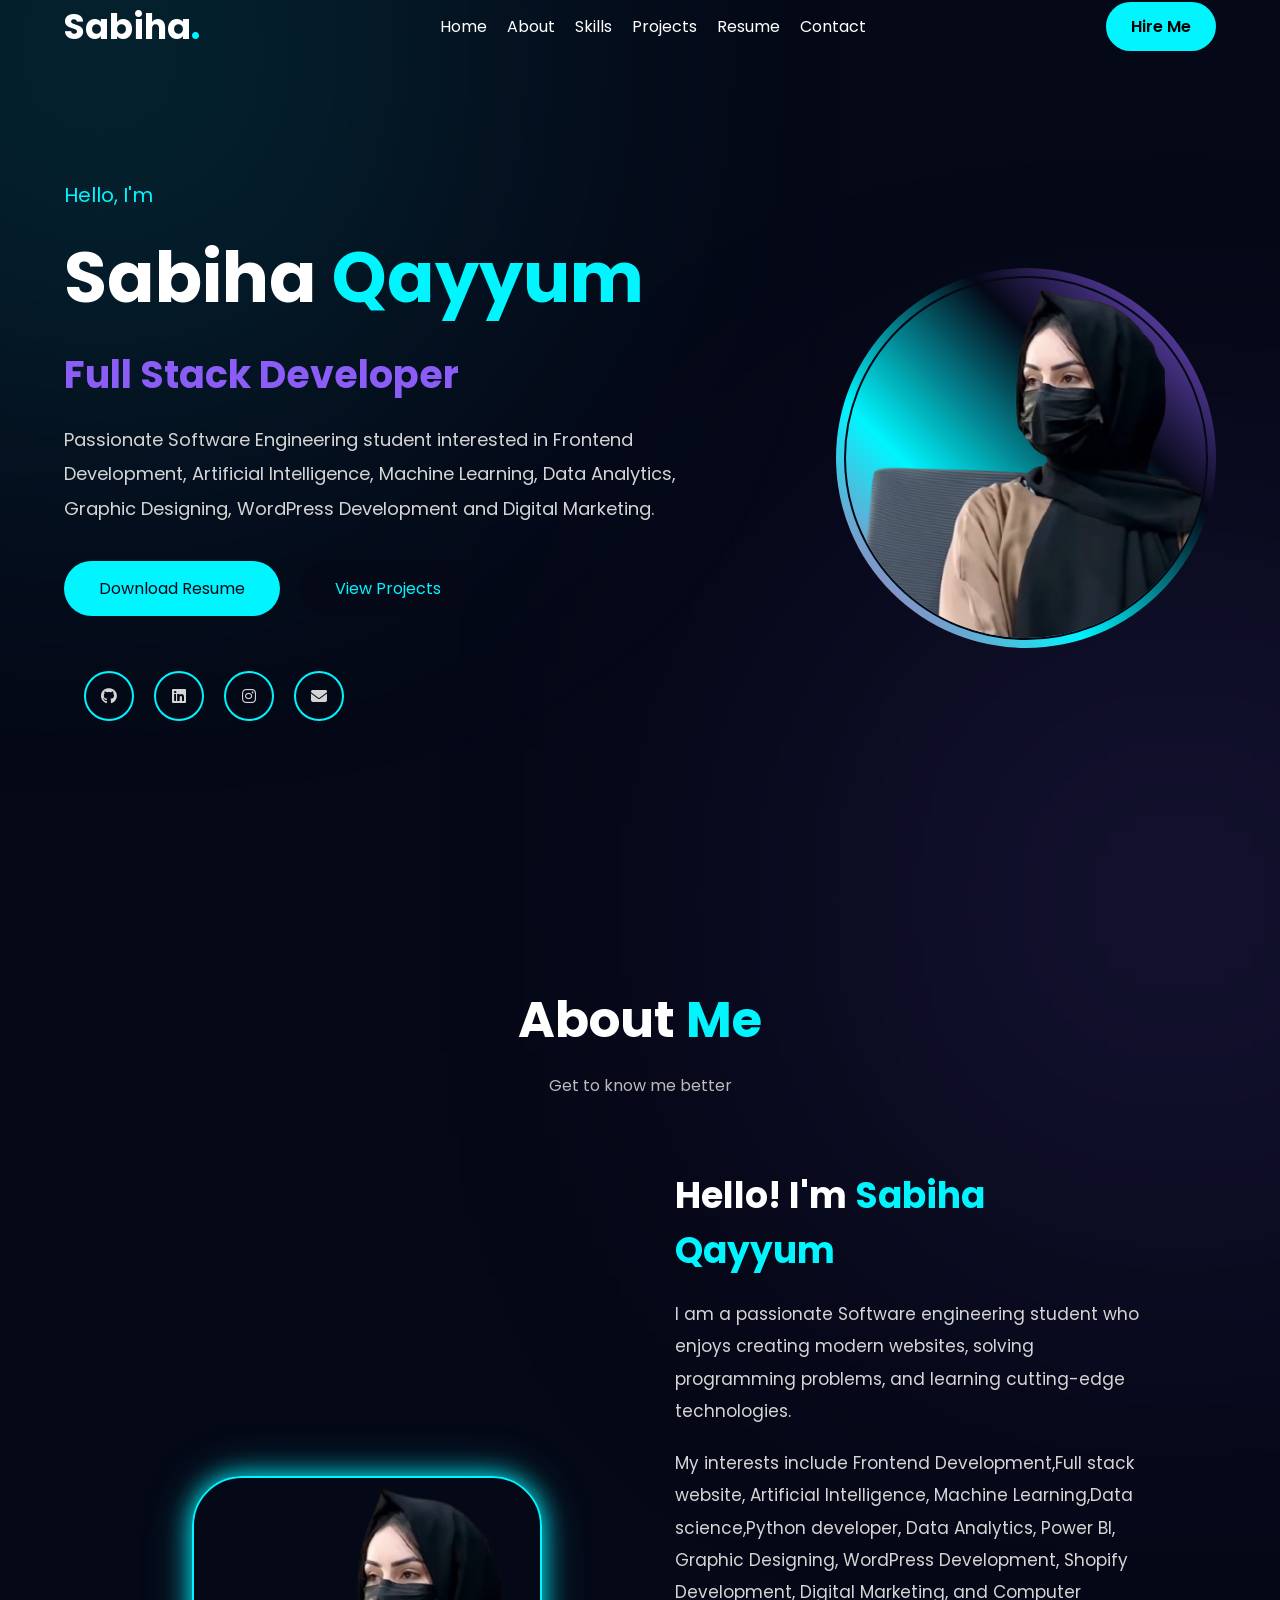
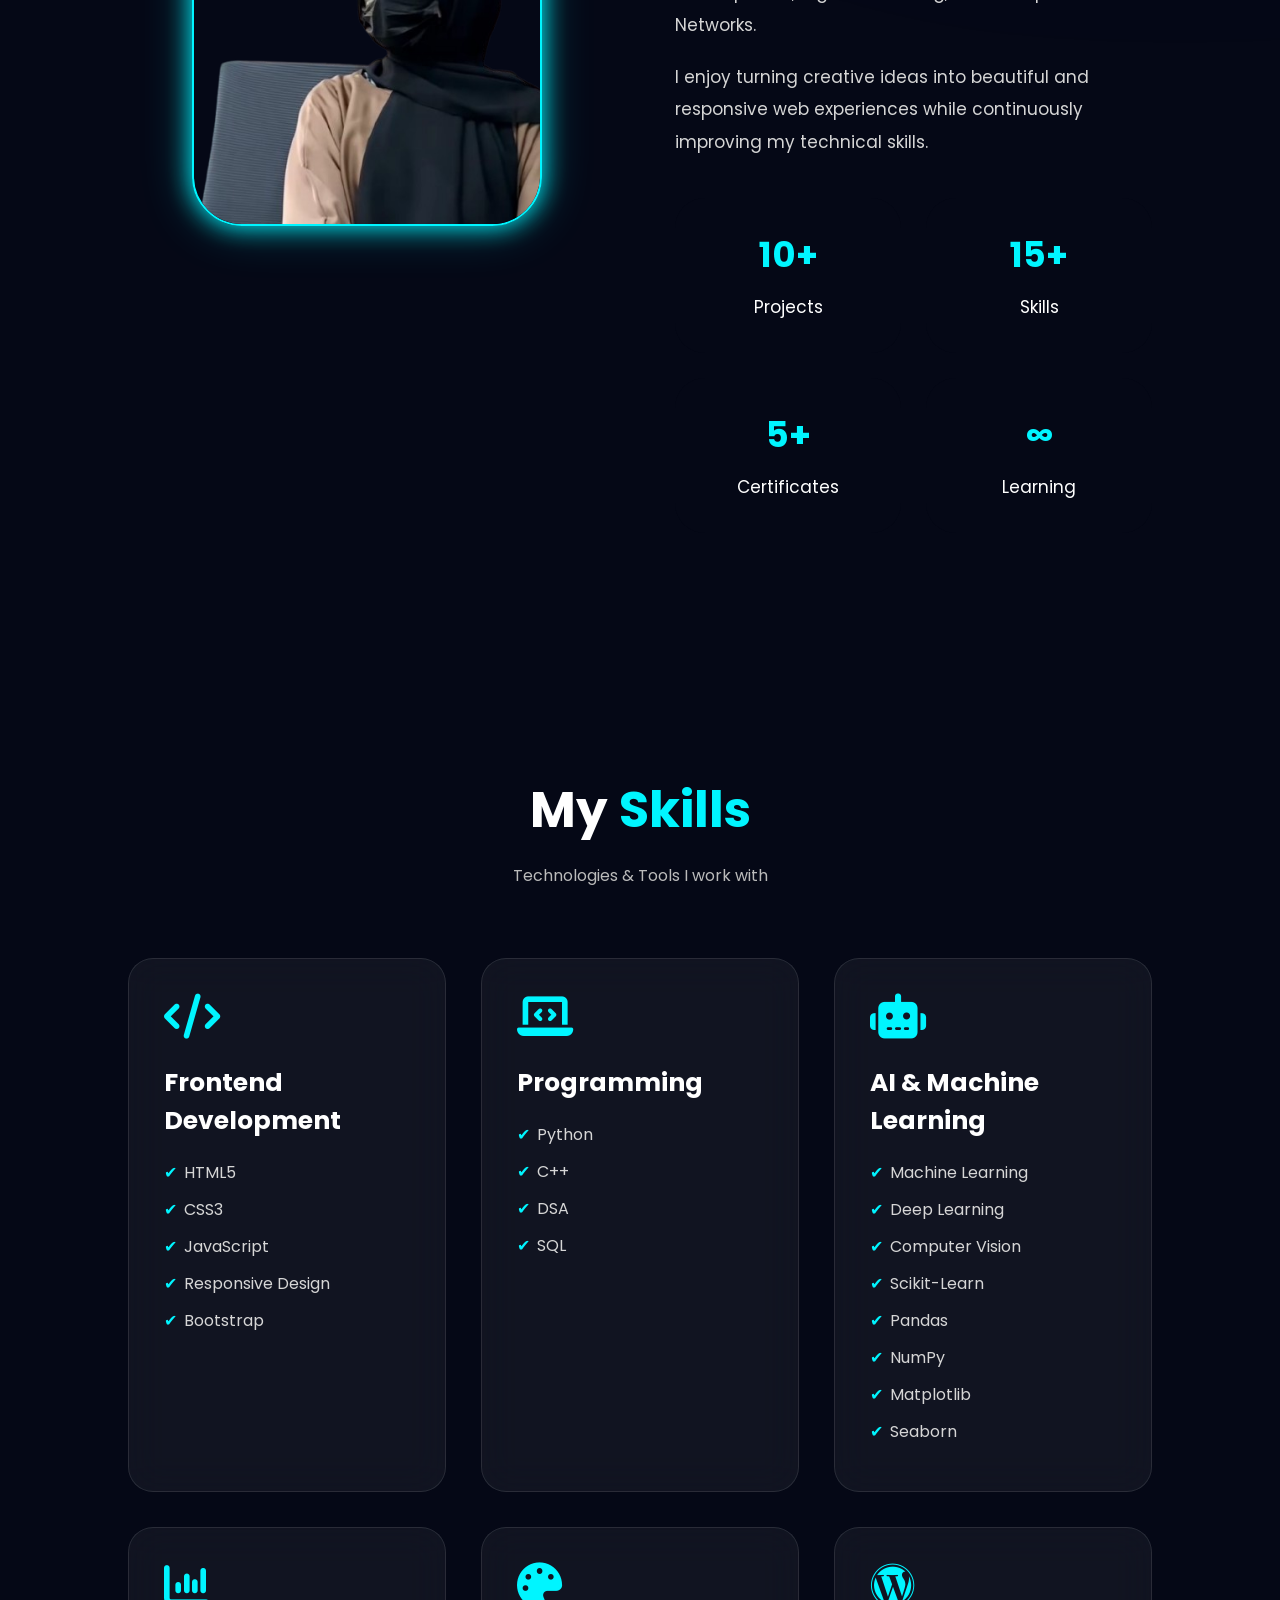
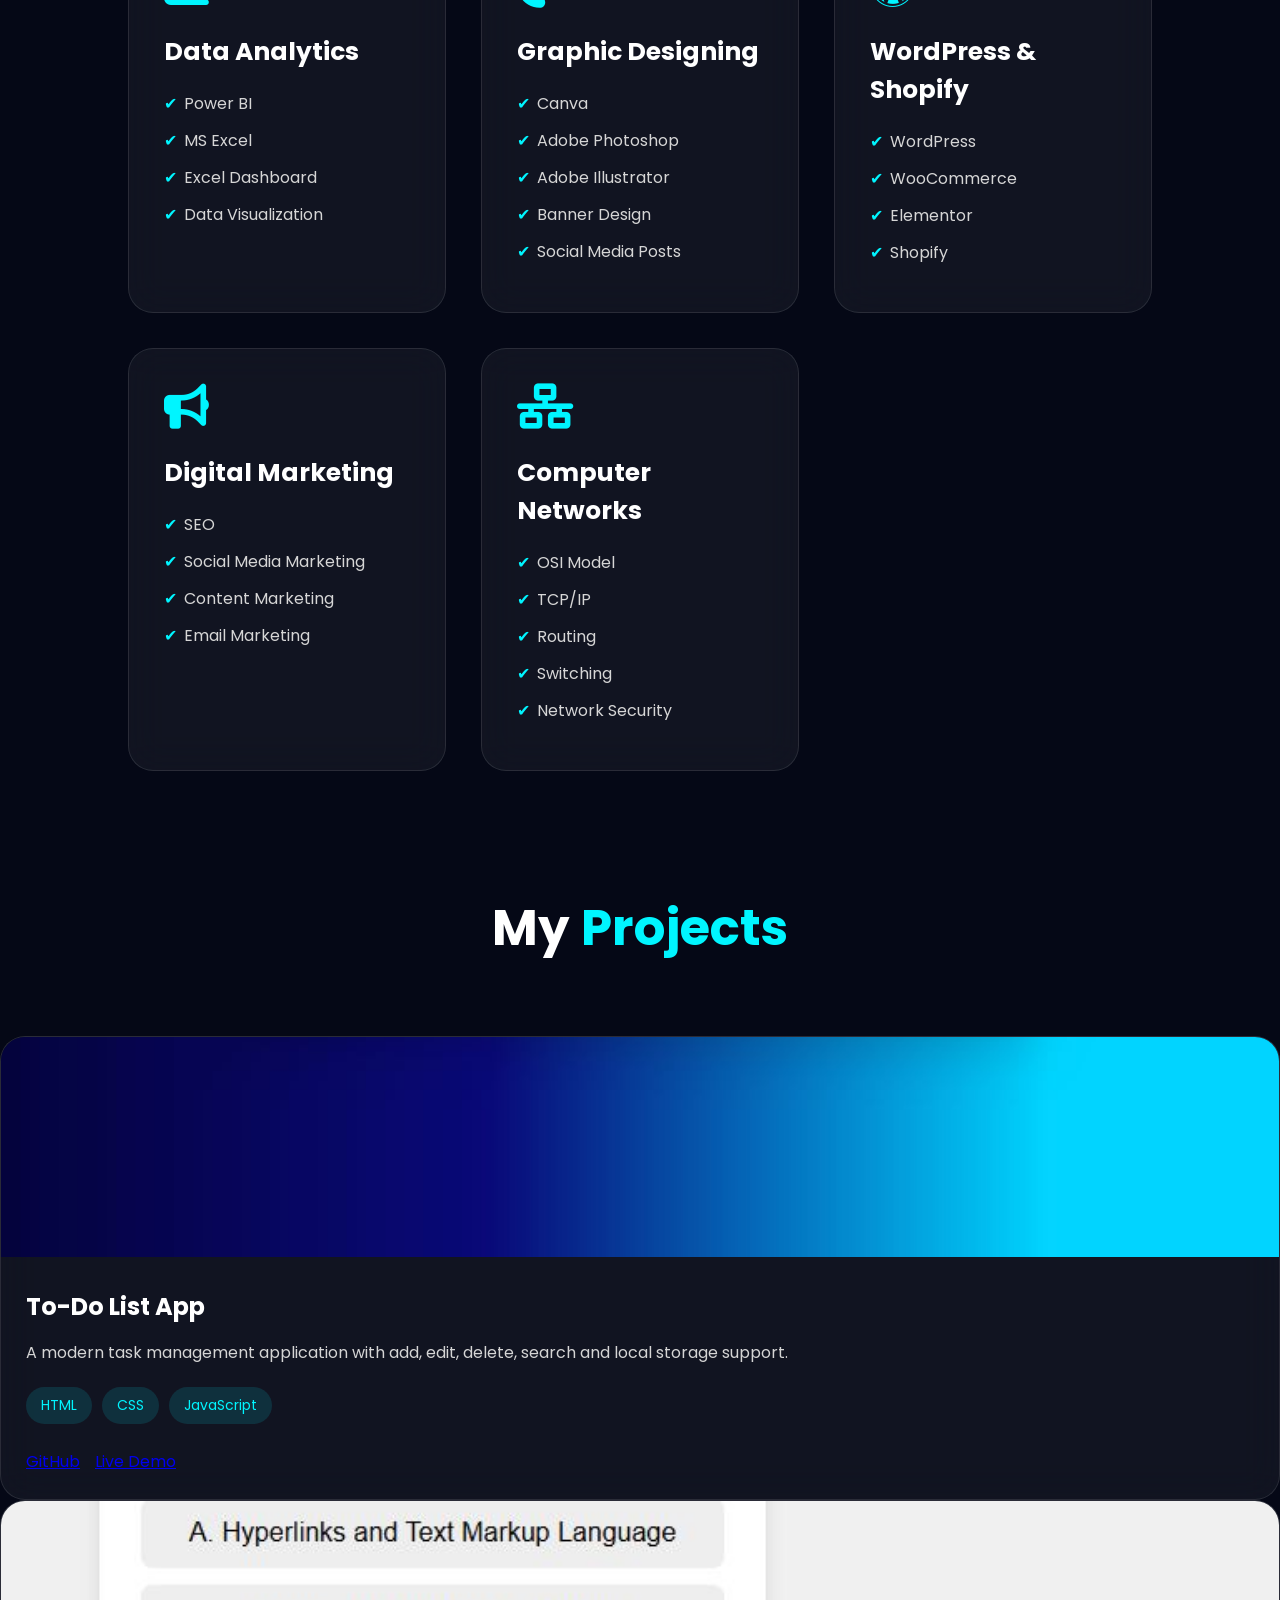
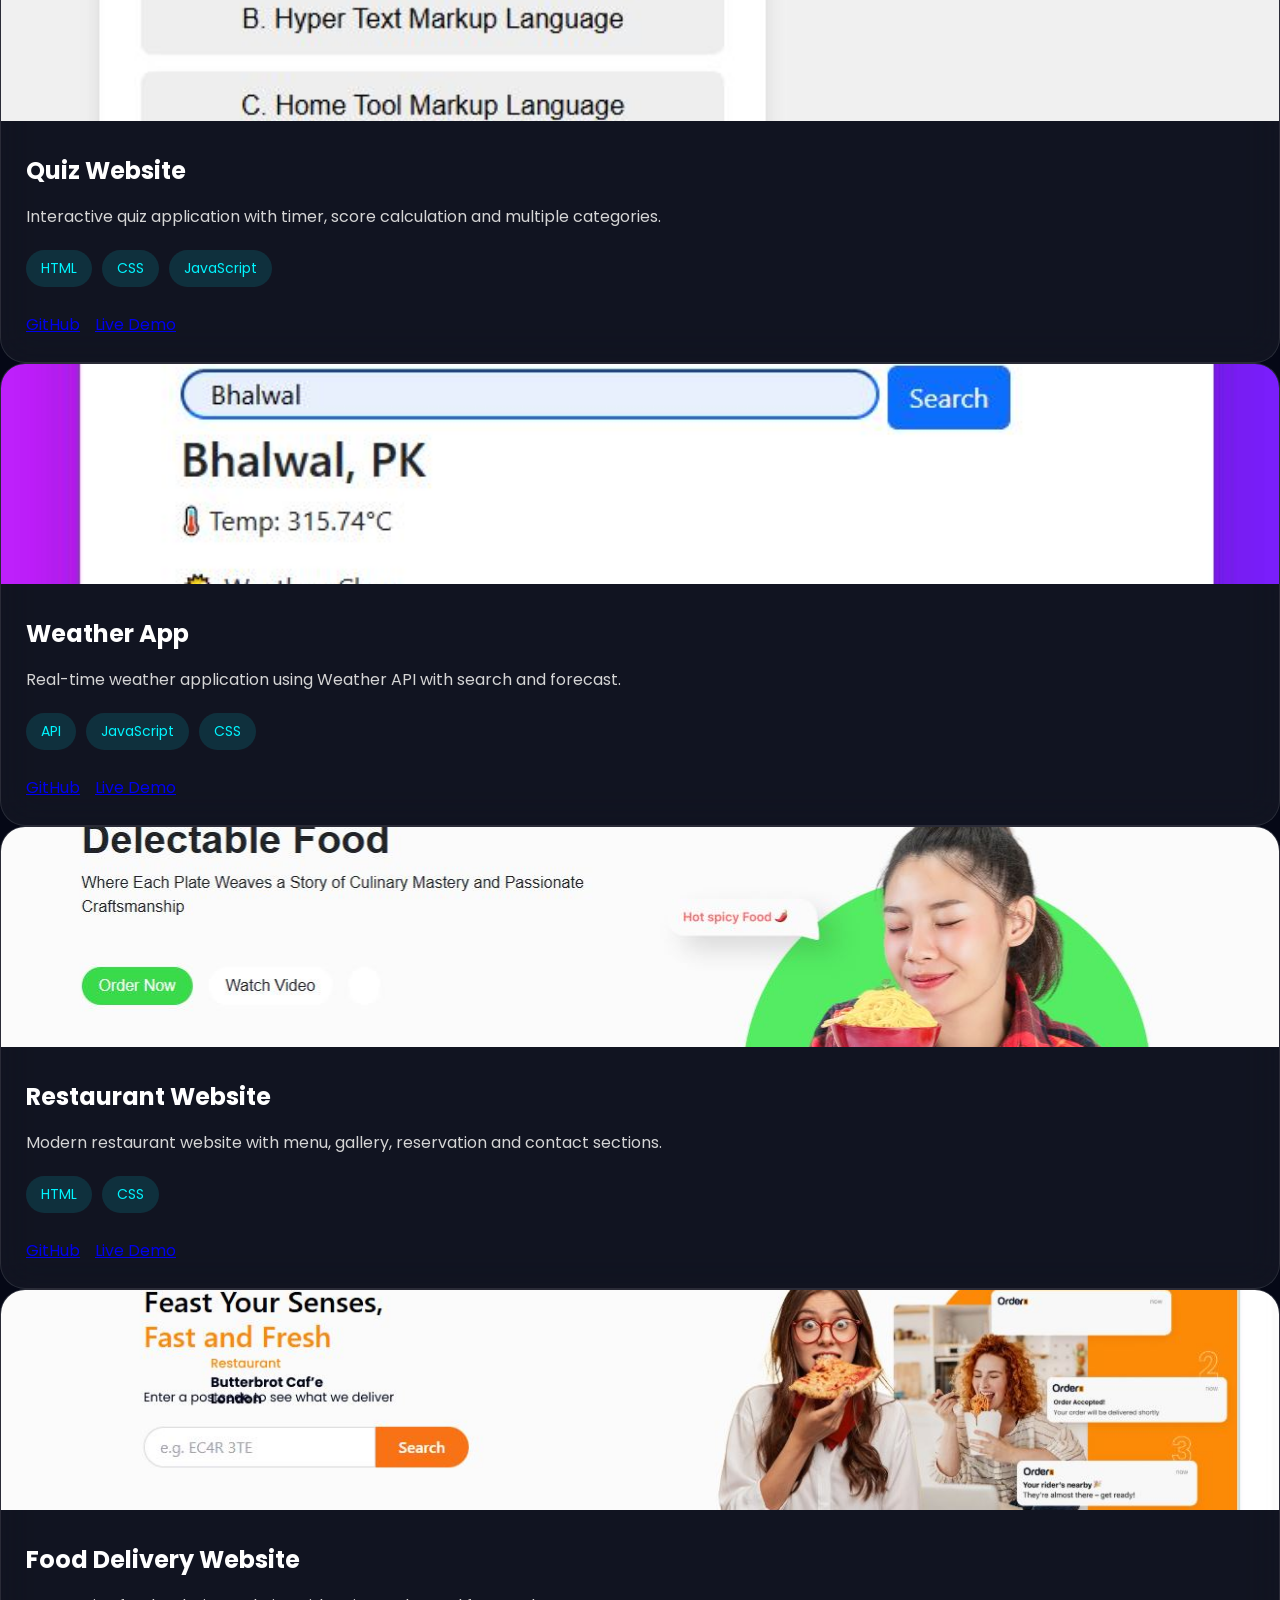
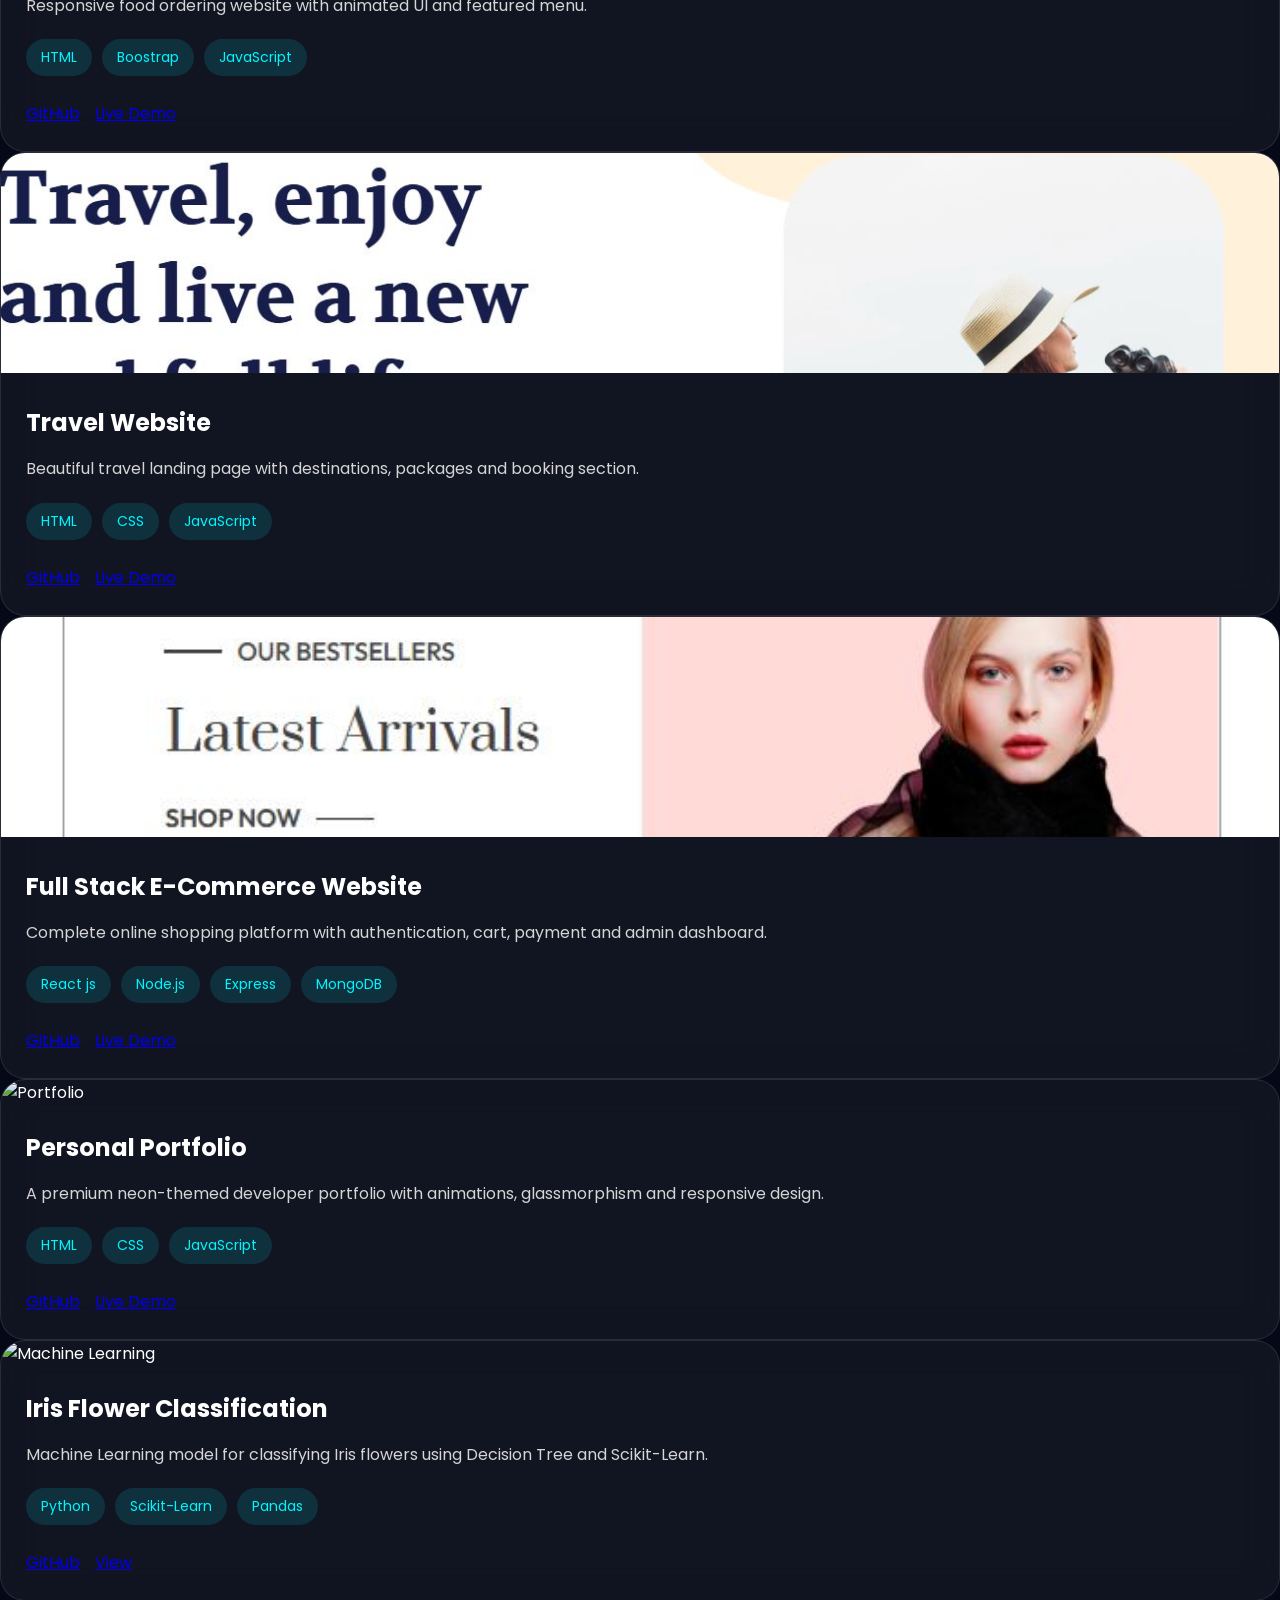
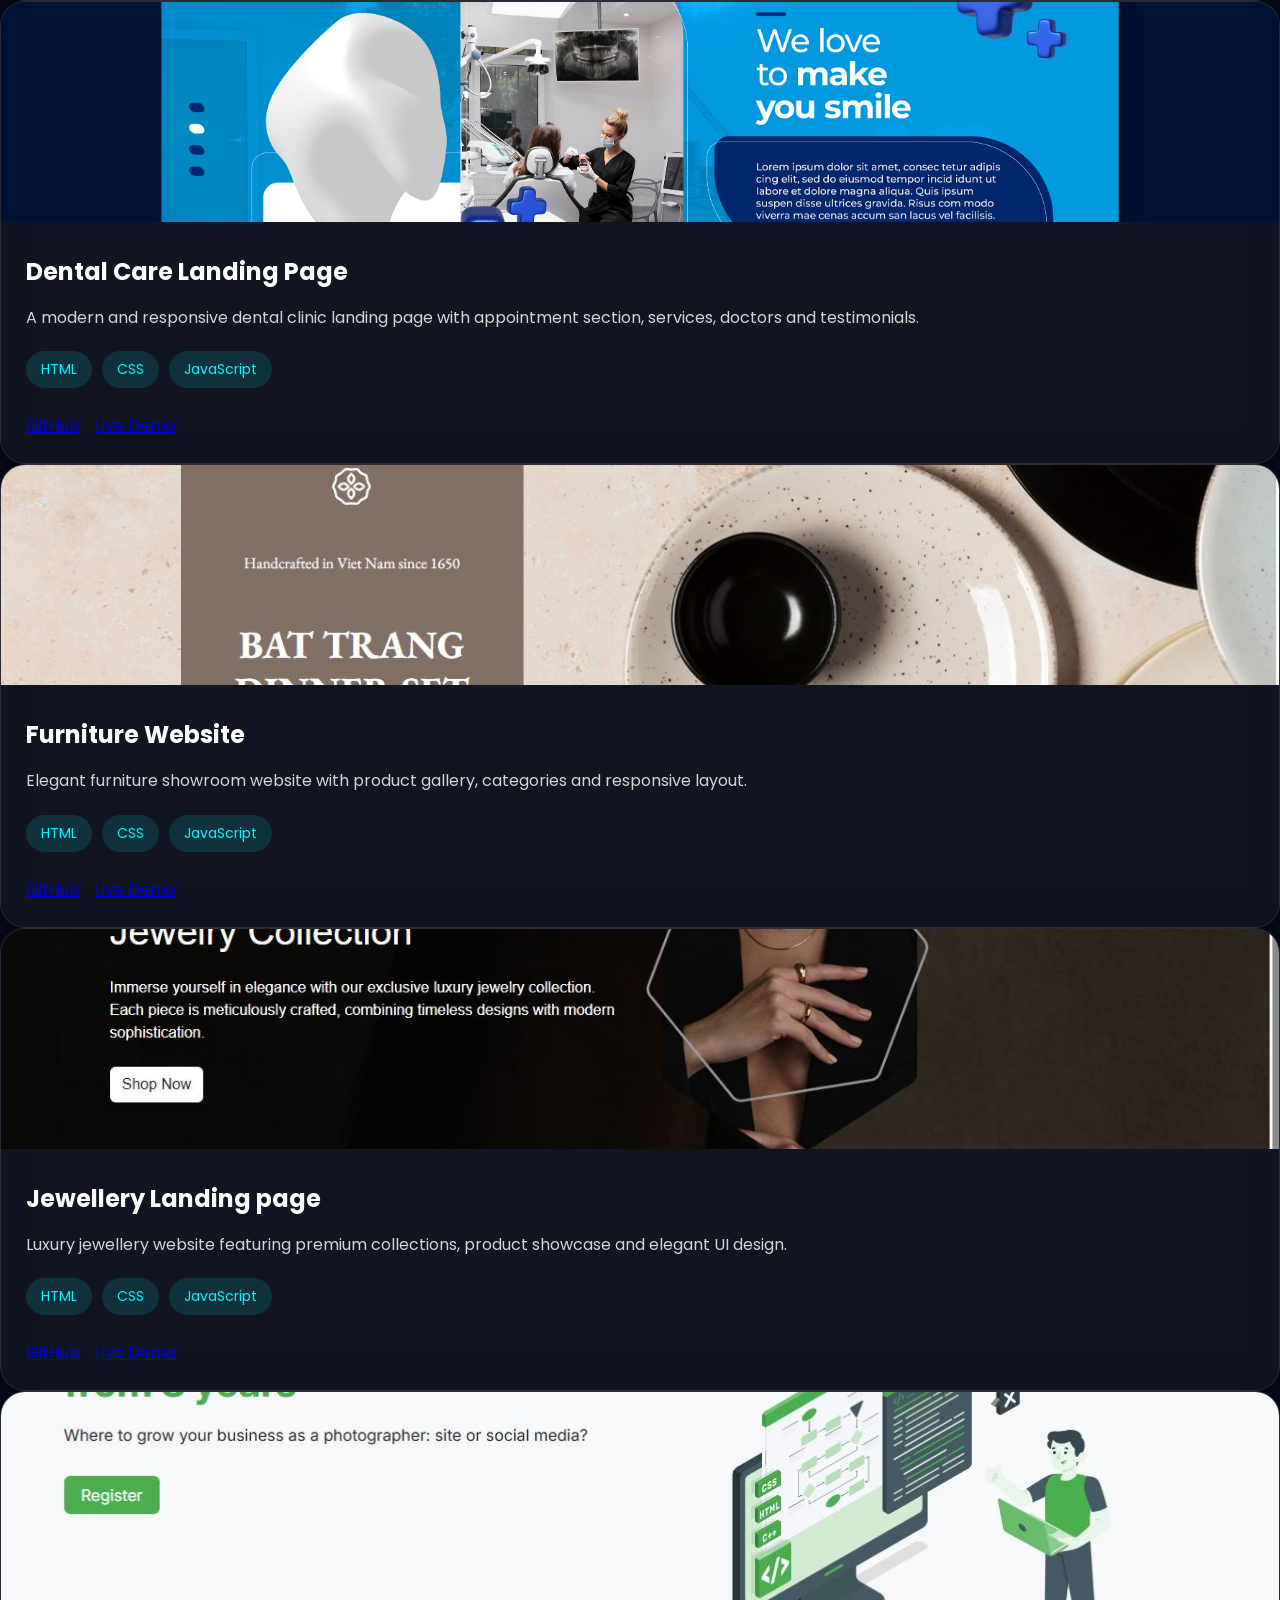
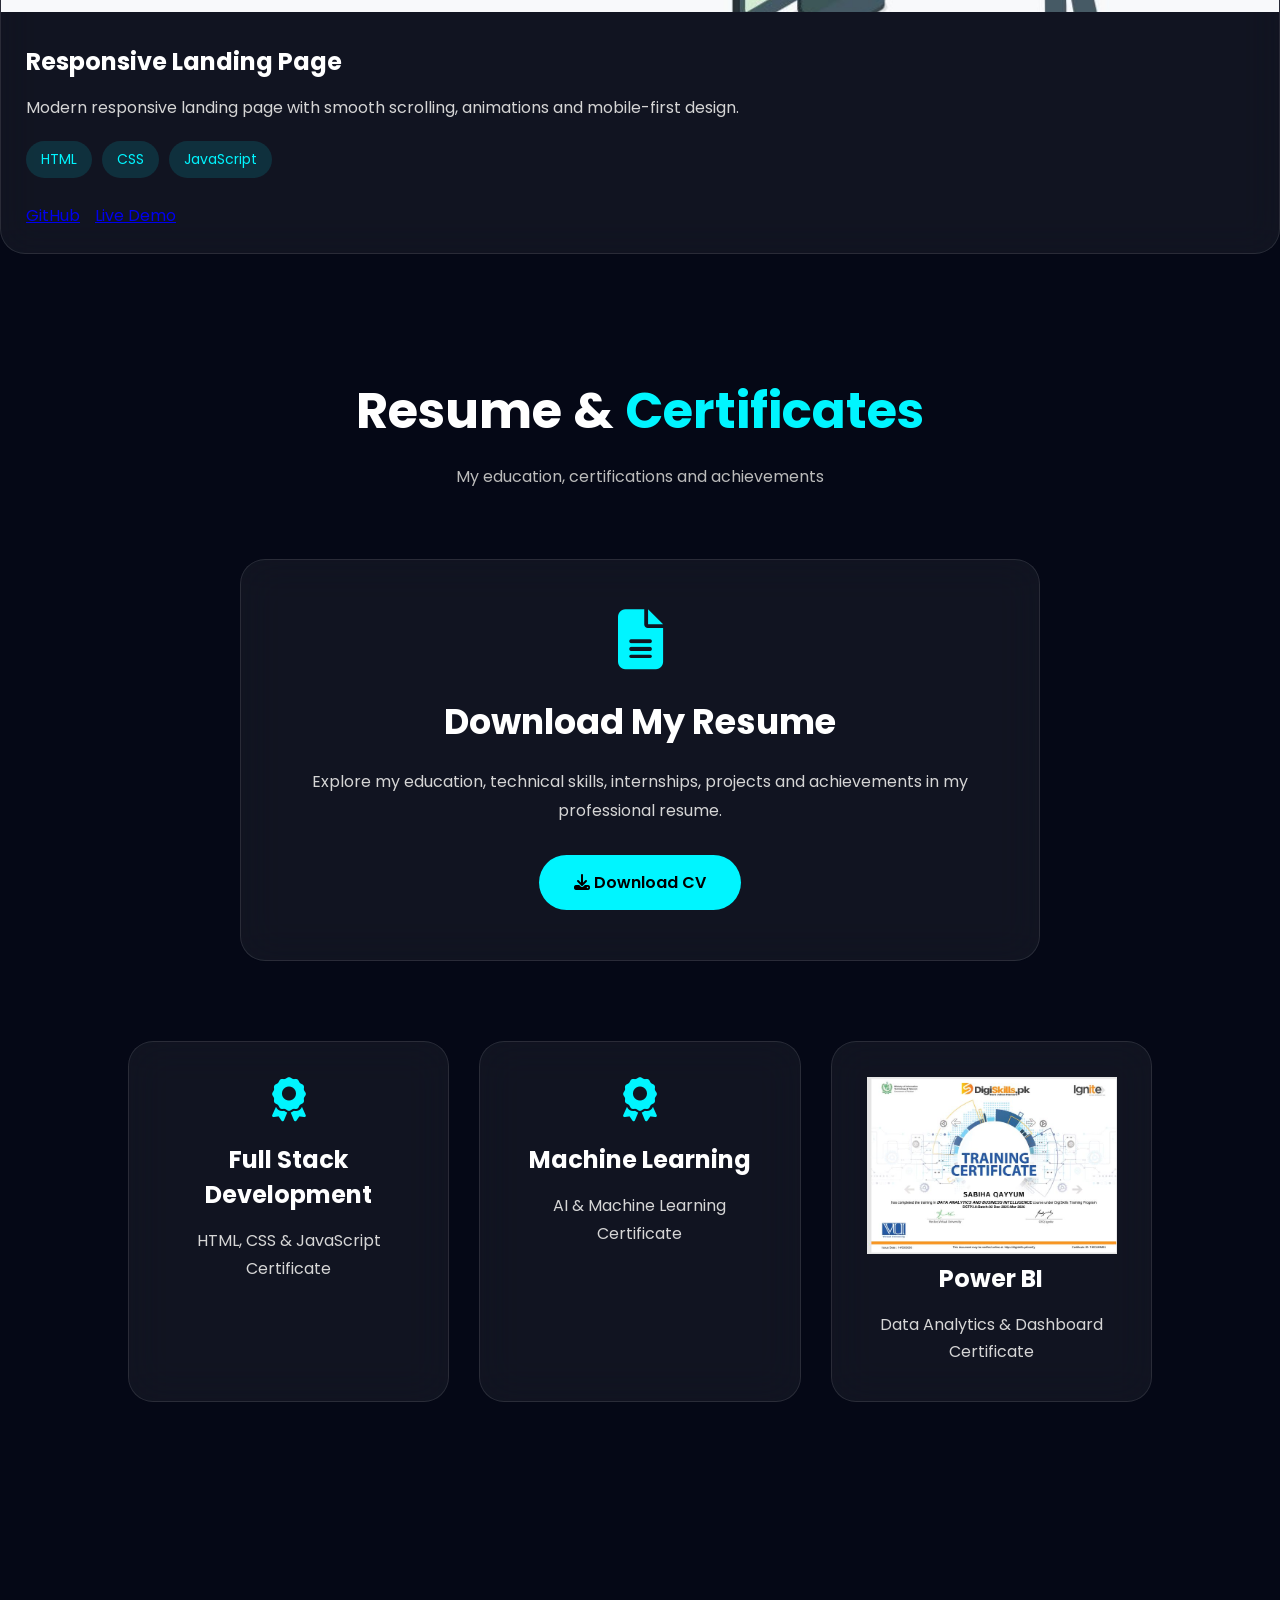
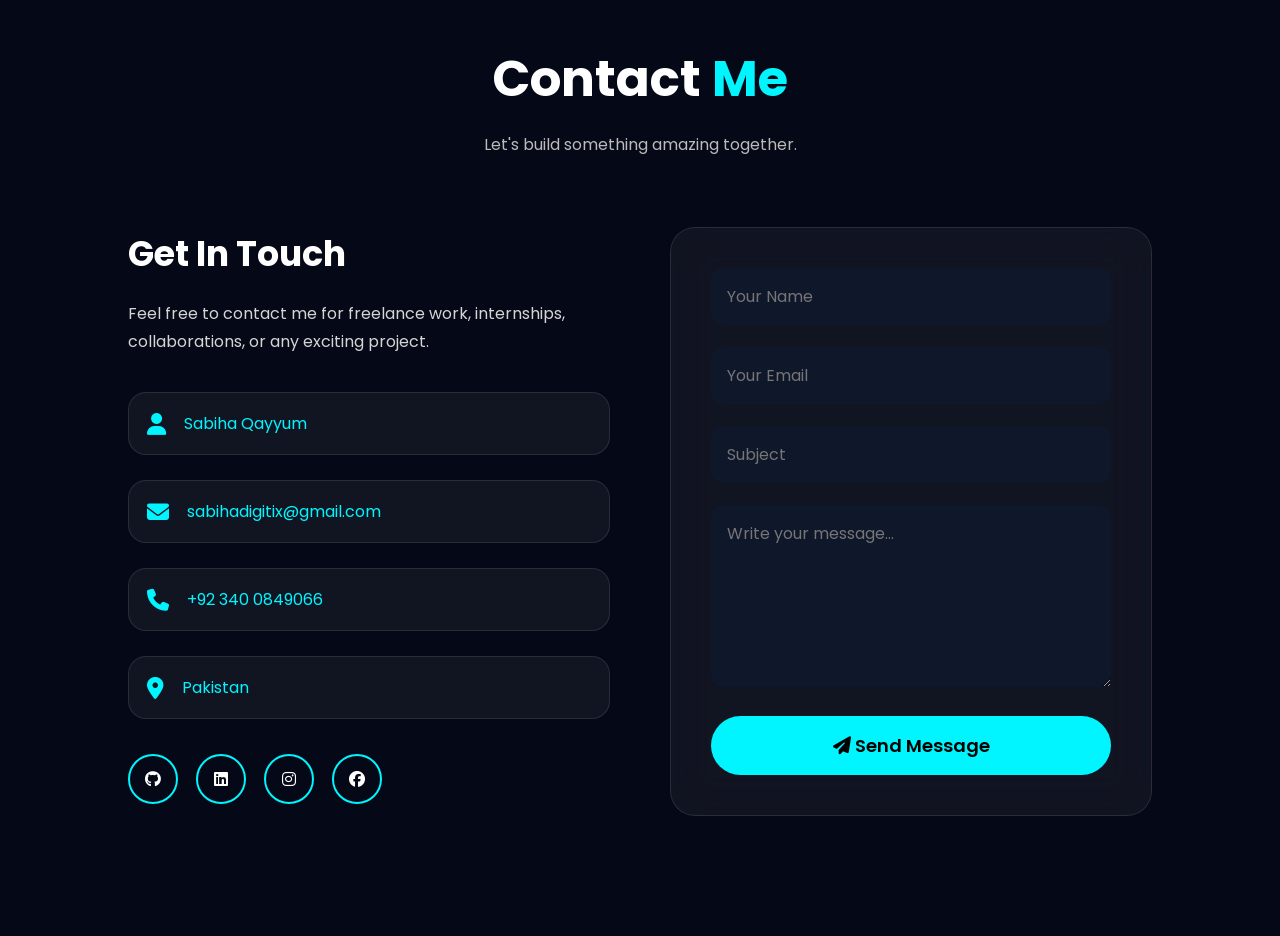
==== index.html @ d51f83a0 "Add initial portfolio website structure in index.html This commit adds a complete HTML structure for" ====
<!DOCTYPE html>
<html lang="en">
<head>

<meta charset="UTF-8">
<meta name="viewport" content="width=device-width, initial-scale=1.0">

<title>Sabiha Qayyum | Portfolio</title>

<!-- CSS -->
<link rel="stylesheet" href="style.css">

<!-- Google Fonts -->
<link rel="preconnect" href="https://fonts.googleapis.com">

<link rel="preconnect" href="https://fonts.gstatic.com" crossorigin>

<link href="https://fonts.googleapis.com/css2?family=Poppins:wght@300;400;500;600;700;800&display=swap" rel="stylesheet">

<!-- Icons -->
<link rel="stylesheet"
href="https://cdnjs.cloudflare.com/ajax/libs/font-awesome/6.5.2/css/all.min.css">

</head>

<body>

<!--================ NAVBAR ================-->

<header>

<nav class="navbar">

<div class="logo">

Sabiha<span>.</span>

</div>

<ul class="nav-links">

<li><a href="#">Home</a></li>

<li><a href="#about">About</a></li>

<li><a href="#skills">Skills</a></li>

<li><a href="#projects">Projects</a></li>

<li><a href="#resume">Resume</a></li>

<li><a href="#contact">Contact</a></li>

</ul>

<a href="#" class="btn-nav">Hire Me</a>

</nav>

</header>

<!--================ HERO ================-->

<section class="hero">

<div class="hero-left">

<p class="welcome">

Hello, I'm

</p>

<h1>

Sabiha <span>Qayyum</span>

</h1>

<h2>

Full Stack Developer

</h2>

<p class="hero-text">

Passionate Software Engineering student interested in
Frontend Development, Artificial Intelligence,
Machine Learning, Data Analytics, Graphic Designing,
WordPress Development and Digital Marketing.

</p>

<div class="buttons">

<a href="Resume/sabihaqayyumresume.pdf" class="btn1">

Download Resume

</a>

<a href="#" class="btn2">

View Projects

</a>

</div>

<div class="social">

<a href="https://github.com/sabiha-qayyum"><i class="fab fa-github"></i></a>

<a href="https://www.linkedin.com/in/sabiha-chaudhry-b9ab95360/"><i class="fab fa-linkedin"></i></a>

<a href="#"><i class="fab fa-instagram"></i></a>

<a href="#"><i class="fas fa-envelope"></i></a>

</div>

</div>

<div class="hero-right">

<div class="image-box">

<img src="images/girl_img-removebg-preview.png" alt="Profile">

</div>

</div>

</section>
<!-- About section -->
 <!--==================== ABOUT ====================-->

<section class="about" id="about">

    <div class="section-title">

        <h2>About <span>Me</span></h2>

        <p>Get to know me better</p>

    </div>

    <div class="about-container">

        <!-- Left -->

        <div class="about-image">

            <img src="images/girl_img-removebg-preview.png" alt="Sabiha">

        </div>

        <!-- Right -->

        <div class="about-content">

            <h3>Hello! I'm <span>Sabiha Qayyum</span></h3>

            <p>

                I am a passionate Software engineering student who enjoys creating
                modern websites, solving programming problems, and learning
                cutting-edge technologies.

            </p>

            <p>

                My interests include Frontend Development,Full stack website, Artificial Intelligence,
                Machine Learning,Data science,Python developer, Data Analytics, Power BI, Graphic Designing,
                WordPress Development, Shopify Development, Digital Marketing,
                and Computer Networks.

            </p>

            <p>

                I enjoy turning creative ideas into beautiful and responsive
                web experiences while continuously improving my technical skills.

            </p>

            <div class="about-info">

                <div class="info-card">

                    <h4>10+</h4>

                    <p>Projects</p>

                </div>

                <div class="info-card">

                    <h4>15+</h4>

                    <p>Skills</p>

                </div>

                <div class="info-card">

                    <h4>5+</h4>

                    <p>Certificates</p>

                </div>

                <div class="info-card">

                    <h4>∞</h4>

                    <p>Learning</p>

                </div>

            </div>

        </div>

    </div>

</section>

<!--==================== SKILLS ====================-->

<section class="skills" id="skills">

    <div class="section-title">
        <h2>My <span>Skills</span></h2>
        <p>Technologies & Tools I work with</p>
    </div>

    <div class="skills-container">

        <!-- Frontend -->
        <div class="skill-card">
            <i class="fa-solid fa-code"></i>
            <h3>Frontend Development</h3>

            <ul>
                <li>HTML5</li>
                <li>CSS3</li>
                <li>JavaScript</li>
                <li>Responsive Design</li>
                <li>Bootstrap</li>
            </ul>
        </div>

        <!-- Programming -->
        <div class="skill-card">
            <i class="fa-solid fa-laptop-code"></i>

            <h3>Programming</h3>

            <ul>
                <li>Python</li>
                <li>C++</li>
                <li>DSA</li>
                <li>SQL</li>
            </ul>
        </div>

        <!-- AI -->
        <div class="skill-card">
            <i class="fa-solid fa-robot"></i>

            <h3>AI & Machine Learning</h3>

            <ul>
                <li>Machine Learning</li>
                <li>Deep Learning</li>
                <li>Computer Vision</li>
                <li>Scikit-Learn</li>
                <li>Pandas</li>
                <li>NumPy</li>
                <li>Matplotlib</li>
                <li>Seaborn</li>
            </ul>
        </div>

        <!-- Analytics -->
        <div class="skill-card">
            <i class="fa-solid fa-chart-column"></i>

            <h3>Data Analytics</h3>

            <ul>
                <li>Power BI</li>
                <li>MS Excel</li>
                <li>Excel Dashboard</li>
                <li>Data Visualization</li>
            </ul>
        </div>

        <!-- Graphic -->
        <div class="skill-card">
            <i class="fa-solid fa-palette"></i>

            <h3>Graphic Designing</h3>

            <ul>
                <li>Canva</li>
                <li>Adobe Photoshop</li>
                <li>Adobe Illustrator</li>
                <li>Banner Design</li>
                <li>Social Media Posts</li>
            </ul>
        </div>

        <!-- CMS -->
        <div class="skill-card">
            <i class="fa-brands fa-wordpress"></i>

            <h3>WordPress & Shopify</h3>

            <ul>
                <li>WordPress</li>
                <li>WooCommerce</li>
                <li>Elementor</li>
                <li>Shopify</li>
            </ul>
        </div>

        <!-- Marketing -->
        <div class="skill-card">
            <i class="fa-solid fa-bullhorn"></i>

            <h3>Digital Marketing</h3>

            <ul>
                <li>SEO</li>
                <li>Social Media Marketing</li>
                <li>Content Marketing</li>
                <li>Email Marketing</li>
            </ul>
        </div>

        <!-- Network -->
        <div class="skill-card">
            <i class="fa-solid fa-network-wired"></i>

            <h3>Computer Networks</h3>

            <ul>
                <li>OSI Model</li>
                <li>TCP/IP</li>
                <li>Routing</li>
                <li>Switching</li>
                <li>Network Security</li>
            </ul>
        </div>

    </div>

</section>
<section class="my_project" id="projects">
     <div class="section-title">
        <h2>My <span>Projects</span></h2>
        
    </div>
<!-- Project 1 -->

<div class="project-card">

<img src="images/todo_list.JPG" alt="To Do List">

<div class="project-content">

<h3>To-Do List App</h3>

<p>
A modern task management application with add, edit, delete, search and local storage support.
</p>

<div class="tech-stack">
<span>HTML</span>
<span>CSS</span>
<span>JavaScript</span>
</div>

<div class="project-buttons">
<a href="https://github.com/sabiha-qayyum">GitHub</a>
<a href="#">Live Demo</a>
</div>

</div>

</div>

<!-- Project 2 -->

<div class="project-card">

<img src="images/quiz_app.JPG" alt="Quiz">

<div class="project-content">

<h3>Quiz Website</h3>

<p>
Interactive quiz application with timer, score calculation and multiple categories.
</p>

<div class="tech-stack">
<span>HTML</span>
<span>CSS</span>
<span>JavaScript</span>
</div>

<div class="project-buttons">
<a href="https://github.com/sabiha-qayyum">GitHub</a>
<a href="#">Live Demo</a>
</div>

</div>

</div>

<!-- Project 3 -->

<div class="project-card">

<img src="images/weather.JPG" alt="Weather">

<div class="project-content">

<h3>Weather App</h3>

<p>
Real-time weather application using Weather API with search and forecast.
</p>

<div class="tech-stack">
<span>API</span>
<span>JavaScript</span>
<span>CSS</span>
</div>

<div class="project-buttons">
<a href="https://github.com/sabiha-qayyum">GitHub</a>
<a href="#">Live Demo</a>
</div>

</div>

</div>

<!-- Project 4 -->

<div class="project-card">

<img src="images/resturant_website.JPG" alt="Restaurant">

<div class="project-content">

<h3>Restaurant Website</h3>

<p>
Modern restaurant website with menu, gallery, reservation and contact sections.
</p>

<div class="tech-stack">
<span>HTML</span>
<span>CSS</span>
<!-- <span>JavaScript</span> -->
</div>

<div class="project-buttons">
<a href="https://github.com/sabiha-qayyum">GitHub</a>
<a href="#">Live Demo</a>
</div>

</div>

</div>

<!-- Project 5 -->

<div class="project-card">

<img src="images/food_delivery.JPG" alt="Food">

<div class="project-content">

<h3>Food Delivery Website</h3>

<p>
Responsive food ordering website with animated UI and featured menu.
</p>

<div class="tech-stack">
<span>HTML</span>
<span>Boostrap</span>
<span>JavaScript</span>
</div>

<div class="project-buttons">
<a href="https://github.com/sabiha-qayyum">GitHub</a>
<a href="#">Live Demo</a>
</div>

</div>

</div>

<!-- Project 6 -->

<div class="project-card">

<img src="images/travel_website.JPG" alt="Travel">

<div class="project-content">

<h3>Travel Website</h3>

<p>
Beautiful travel landing page with destinations, packages and booking section.
</p>

<div class="tech-stack">
<span>HTML</span>
<span>CSS</span>
<span>JavaScript</span>
</div>

<div class="project-buttons">
<a href="https://github.com/sabiha-qayyum">GitHub</a>
<a href="#">Live Demo</a>
</div>

</div>

</div>

<!-- Project 7 -->

<div class="project-card">

<img src="images/full_stack_website.JPG" alt="E-Commerce">

<div class="project-content">

<h3>Full Stack E-Commerce Website</h3>

<p>
Complete online shopping platform with authentication, cart, payment and admin dashboard.
</p>

<div class="tech-stack">
<!-- <span>HTML</span>
<span>CSS</span> -->
<span>React js</span>
<span>Node.js</span>
<span>Express</span>
<span>MongoDB</span>
</div>

<div class="project-buttons">
<a href="https://github.com/sabiha-qayyum">GitHub</a>
<a href="#">Live Demo</a>
</div>

</div>

</div>

<!-- Project 8 -->

<div class="project-card">

<img src="images/personal_portfolio.jpg" alt="Portfolio">

<div class="project-content">

<h3>Personal Portfolio</h3>

<p>
A premium neon-themed developer portfolio with animations, glassmorphism and responsive design.
</p>

<div class="tech-stack">
<span>HTML</span>
<span>CSS</span>
<span>JavaScript</span>
</div>

<div class="project-buttons">
<a href="#">GitHub</a>
<a href="#">Live Demo</a>
</div>

</div>

</div>

<!-- Project 9 -->

<div class="project-card">

<img src="images/iris.jpg" alt="Machine Learning">

<div class="project-content">

<h3>Iris Flower Classification</h3>

<p>
Machine Learning model for classifying Iris flowers using Decision Tree and Scikit-Learn.
</p>

<div class="tech-stack">
<span>Python</span>
<span>Scikit-Learn</span>
<span>Pandas</span>
</div>

<div class="project-buttons">
<a href="#">GitHub</a>
<a href="#">View</a>
</div>

</div>

</div>

<!-- Project 10 -->


<div class="project-card">

<img src="images/9706477.jpg" alt="Portfolio">

<div class="project-content">

<h3>Dental Care Landing Page</h3>

<p>
A modern and responsive dental clinic landing page with appointment section, services, doctors and testimonials.
</p>

<div class="tech-stack">
<span>HTML</span>
<span>CSS</span>
<span>JavaScript</span>
</div>

<div class="project-buttons">
<a href="https://github.com/sabiha-qayyum">GitHub</a>
<a href="#">Live Demo</a>
</div>

</div>

</div>
<!-- project-11 -->
<div class="project-card">

<img src="images/furnuiture_website.JPG" alt="Portfolio">

<div class="project-content">

<h3>Furniture Website</h3>

<p>
Elegant furniture showroom website with product gallery, categories and responsive layout.</p>

<div class="tech-stack">
<span>HTML</span>
<span>CSS</span>
<span>JavaScript</span>
</div>

<div class="project-buttons">
<a href="https://github.com/sabiha-qayyum">GitHub</a>
<a href="#">Live Demo</a>
</div>

</div>

</div>
<!-- project 12 -->
 <div class="project-card">

<img src="images/jwelley_website.JPG" alt="Portfolio">

<div class="project-content">

<h3>Jewellery Landing page</h3>

<p>
Luxury jewellery website featuring premium collections, product showcase and elegant UI design.
<div class="tech-stack">
<span>HTML</span>
<span>CSS</span>
<span>JavaScript</span>
</div>

<div class="project-buttons">
<a href="https://github.com/sabiha-qayyum">GitHub</a>
<a href="#">Live Demo</a>
</div>

</div>

</div>
 
<!-- project 13 -->
  <div class="project-card">

<img src="images/responsive_landing_page.JPG" alt="Portfolio">

<div class="project-content">

<h3>Responsive Landing Page</h3>

<p>
Modern responsive landing page with smooth scrolling, animations and mobile-first design.
<div class="tech-stack">
<span>HTML</span>
<span>CSS</span>
<span>JavaScript</span>
</div>

<div class="project-buttons">
<a href="https://github.com/sabiha-qayyum">GitHub</a>
<a href="#">Live Demo</a>
</div>

</div>

</div>
</section>

<!--==================== RESUME ====================-->

<section class="resume" id="resume">

    <div class="section-title">
        <h2>Resume & <span>Certificates</span></h2>
        <p>My education, certifications and achievements</p>
    </div>

    <!-- Resume Card -->

    <div class="resume-card">

        <div class="resume-content">

            <i class="fas fa-file-alt resume-icon"></i>

            <h3>Download My Resume</h3>

            <p>
                Explore my education, technical skills, internships,
                projects and achievements in my professional resume.
            </p>

            <a href="Resume/sabihaqayyumresume.pdf"
               download
               class="resume-btn">

                <i class="fas fa-download"></i>
                Download CV

            </a>

        </div>

    </div>

    <!-- Certificates -->

    <div class="certificate-container">

        <div class="certificate-card">

            <i class="fas fa-award"></i>

            <h3>Full Stack Development</h3>

            <p>HTML, CSS & JavaScript Certificate</p>

        </div>

        <!-- <div class="certificate-card">

            <i class="fas fa-award"></i>

            <h3>Python Programming</h3>

            <p>Python Programming Certificate</p>

        </div> -->

        <div class="certificate-card">

            <i class="fas fa-award"></i>

            <h3>Machine Learning</h3>

            <p>AI & Machine Learning Certificate</p>

        </div>

        <div class="certificate-card">

           <img src="images/power_bi_certificate.JPG"/>
<div>
    <h3>Power BI</h3>

            <p>Data Analytics & Dashboard Certificate</p>
</div>
            

        </div>

        <!-- <div class="certificate-card">

            <i class="fas fa-award"></i>

            <h3>Graphic Designing</h3>

            <p>Canva, Photoshop & Illustrator</p>

        </div> -->

        <!-- <div class="certificate-card">

            <i class="fas fa-award"></i>

            <h3>WordPress Development</h3>

            <p>Website Development Certificate</p>

        </div> -->

    </div>

</section>


<!--==================== CONTACT ====================-->

<section class="contact" id="contact">

    <div class="section-title">
        <h2>Contact <span>Me</span></h2>
        <p>Let's build something amazing together.</p>
    </div>

    <div class="contact-container">

        <!-- Left Side -->

        <div class="contact-info">

            <h3>Get In Touch</h3>

            <p>
                Feel free to contact me for freelance work, internships,
                collaborations, or any exciting project.
            </p>

            <div class="info-box">
                <i class="fas fa-user"></i>
                <span>Sabiha Qayyum</span>
            </div>

            <div class="info-box">
                <i class="fas fa-envelope"></i>
                <span>sabihadigitix@gmail.com</span>
            </div>

            <div class="info-box">
                <i class="fas fa-phone"></i>
                <span>+92 340 0849066</span>
            </div>

            <div class="info-box">
                <i class="fas fa-location-dot"></i>
                <span>Pakistan</span>
            </div>

            <div class="social-links">

                <a href="https://github.com/sabiha-qayyum"><i class="fab fa-github"></i></a>

                <a href="https://www.linkedin.com/in/sabiha-chaudhry-b9ab95360/"><i class="fab fa-linkedin"></i></a>

                <a href="#"><i class="fab fa-instagram"></i></a>

                <a href="#"><i class="fab fa-facebook"></i></a>

            </div>

        </div>

        <!-- Right Side -->

        <div class="contact-form">

            <form>

                <input type="text"
                placeholder="Your Name"
                required>

                <input type="email"
                placeholder="Your Email"
                required>

                <input type="text"
                placeholder="Subject"
                required>

                <textarea
                rows="6"
                placeholder="Write your message..."
                required></textarea>

                <button type="submit">

                    <i class="fas fa-paper-plane"></i>

                    Send Message

                </button>

            </form>

        </div>

    </div>

</section>
 

</body>
  </html>
---- style.css ----
*{
    margin:0;
    padding:0;
    box-sizing:border-box;
    font-family:"Poppins",sans-serif
}
body{
    background:#050816;
    color:white;
    overflow-x: hidden;

}
body::before{
    content: "";
    position:fixed;
    width: 500px;
    height:500px;
    background:#00f5ff;
    filter:blur(220px);
    z-index:-2;
    top:-200px;
    left:-150px;
    opacity:0.25;

}
body::after{
    content:"";
    position:fixed;
    width:500px;
    height:500px;
    background: #8B5CF6;
    filter: blur(220px);
    bottom:-250px;
    right:-150px;
    z-index:-2;
    opacity:.25;

}
.navbar{
    display:flex;
    justify-content: space-between;
    width:90%;
    margin:auto;
    align-items: center;
    

}
.logo{
    font-size:35px;
    font-weight:700;
}
span{
    color:#00F5FF;
}
.nav-links{
    display:flex;
    align-items: center;
    justify-content: space-between;
    gap:20px;
    list-style:none;

}
.nav-links a{
    text-decoration: none;
    color:white;
    transition:3s;
}
.nav-links a:hover{
   color:#00F5FF; 
}
.btn-nav{
    border-radius: 30px;
    background-color:#00F5FF; 
    color:black;
    padding:12px 25px;
    font-weight:600;
    
    text-decoration: none;
}
.btn-nav:hover{
    box-shadow:0 0 10px #00F5FF, 0 0 30px  #00F5FF;
}
.hero{
    width:90%;
    min-height:90vh;
    margin:auto;
    display:flex;align-items: center;
    justify-content: space-between;
}
.hero-left{
    width:55%;
}
.welcome{

font-size:20px;

color:#00F5FF;

}

.hero h1{

font-size:70px;

margin:15px 0;

}
.hero h1 span{

color:#00F5FF;

}
.hero h2{

font-size:38px;

color:#8B5CF6;

margin-bottom:20px;

}
.hero-text{
    line-height: 1.9;
    font-size:18px;

color:#d5d5d5;

margin-bottom:35px;

}
.buttons{
    display:flex;
    gap:20px;
}
.buttons .btn1,.btn2{
    text-decoration:none;
    color:#050816;
    background-color: #00F5FF;
    border-radius: 40px;
    padding:15px 35px;
    transition: 4s;
}
.btn2{
    background-color:#050816;
    color: #00F5FF;
}
.btn1:hover{
    transform: translateY(-5px);
    box-shadow:0 0 15px #00F5FF , 0 0 40px #00F5FF ;
}
.social{
    display:flex;
    gap:20px;
   
    padding:15px 20px;
    margin-top:40px;
}
.social a{
    border-radius: 50%;
     width:50px;
    height:50px;
        border: 2px solid #00F5FF;
        display:flex;
        align-items: center;
        justify-content:center;
        text-decoration: none;
        color:#d5d5d5;
        transition: 4s;

}
.social a:hover{

background:#00f5ff;

color:#000;

transform:translateY(-8px);

}
.social:nth-child(3){
    transform:translateX(-8px);

}
.image-box{
    width: 380px;
    height:380px;
    border-radius: 50%;
    padding:8px;
    background: linear-gradient(45deg,#EC4899,#00f5ff,#050816,#8B5CF6);
    animation:rotate 8s linear infinite ;

}
.image-box img{
    width: 100%;
    height:100%;
    object-fit:cover;
    border-radius:50%;
    border:2px solid #050816;

}
@keyframes rotate {
    100%{
        transform:rotate(360deg)
    }
    
}
.about{

padding:120px 10%;

}

.section-title{

text-align:center;

margin-bottom:70px;

}

.section-title h2{

font-size:50px;

font-weight:700;

}

.section-title span{

color:#00F5FF;

}

.section-title p{

margin-top:15px;

color:#bbbbbb;

}
.about-container{
    display:flex;
    align-items: center;
    justify-content: space-between;
    gap:70px;
    flex-wrap:wrap;
}
.about-image{
    flex:1;
   

display:flex;

justify-content:center;

    
}
.about-image img{
    width:350px;
    height:350px;
    border-radius: 50px;
    object-fit: cover;
    border: 2px solid #00F5FF;
    box-shadow: 0 0 25px #00F5FF,
    0 0 50px rgba(0,245,255 ,0.3) ;
}
.about-image img:hover{

transform:scale(1.05);

}
.about-content{
    flex:1;
}
.about-content h3{

font-size:36px;

margin-bottom:20px;

}

.about-content h3 span{

color:#00F5FF;

}

.about-content p{

line-height:1.9;

font-size:17px;

color:#d5d5d5;

margin-bottom:20px;

}
.about-info{
    display:grid;
    grid-template-columns: repeat(2,1fr);
    margin-top:40px;
gap:25px;

}
.info-card{
    border-radius: 30px;
    background-color: #050816;
    color:#00F5FF;
    text-align: center;
    padding: 30px;
    backdrop-filter:blur(20px);
    transition:.4s;

}
.info-card:hover{

transform:translateY(-10px);

box-shadow:
0 0 20px #00F5FF;

border-color:#00F5FF;

}
.info-card h4{

font-size:35px;

color:#00F5FF;

margin-bottom:10px;

}

.info-card p{

margin:0;

color:white;

}
.skills{

padding:120px 10%;

}
.skills-container{
    display: grid;
    grid-template-columns: repeat(auto-fit,minmax(280px,1fr));
    gap:35px;

margin-top:60px;
}
.skill-card{

background:rgba(255,255,255,.05);

backdrop-filter:blur(18px);

border:1px solid rgba(255,255,255,.1);

padding:35px;

border-radius:25px;

transition:.4s;
position:relative;

overflow:hidden;}
.skill-card::before{

content:"";

position:absolute;

top:0;

left:-100%;

width:100%;

height:100%;

background:linear-gradient(
90deg,
transparent,
rgba(255,255,255,.1),
transparent
);

transition:.8s;

}
skill-card:hover::before{

left:100%;

}
.skill-card:hover{

transform:translateY(-15px);

box-shadow:

0 0 20px #00F5FF,

0 0 40px rgba(0,245,255,.4);

border-color:#00F5FF;

}

.skill-card i{

font-size:45px;

color:#00F5FF;

margin-bottom:25px;

}

.skill-card h3{

font-size:25px;

margin-bottom:20px;

}

.skill-card ul{

list-style:none;

}
.skill-card ul li{

margin:12px 0;

color:#d6d6d6;

font-size:16px;

position:relative;

padding-left:20px;

}
.skill-card ul li::before{

content:"✔";

position:absolute;

left:0;

color:#00F5FF;

}
skill-card:hover i{

transform:scale(1.2) rotate(8deg);

transition:.4s;}

/*================ PROJECTS ================*/

.projects{
    padding:120px 10%;
}

.projects-container{
    display:grid;
    grid-template-columns:repeat(auto-fit,minmax(330px,1fr));
    gap:35px;
    margin-top:60px;
}

.project-card{
    background:rgba(255,255,255,.05);
    backdrop-filter:blur(18px);
    border-radius:25px;
    overflow:hidden;
    border:1px solid rgba(255,255,255,.1);
    transition:.4s;
}

.project-card:hover{
    transform:translateY(-12px);
    border-color:#00F5FF;
    box-shadow:
    0 0 20px #00F5FF,
    0 0 40px rgba(0,245,255,.35);
}

.project-card img{
    width:100%;
    height:220px;
    object-fit:cover;
    transition:.4s;
}

.project-card:hover img{
    transform:scale(1.08);
}

.project-content{
    padding:25px;
}

.project-content h3{
    font-size:24px;
    margin-bottom:15px;
}

.project-content p{
    color:#d5d5d5;
    line-height:1.7;
    margin-bottom:20px;
}

.tech-stack{
    display:flex;
    flex-wrap:wrap;
    gap:10px;
    margin-bottom:25px;
}

.tech-stack span{
    background:#00F5FF20;
    color:#00F5FF;
    padding:8px 15px;
    border-radius:30px;
    font-size:14px;
}

.project-buttons{
    display:flex;
    gap:15px;
}

.github-btn,
.demo-btn{

flex:1;
text-align:center;
padding:12px;
text-decoration:none;
border-radius:30px;
font-weight:600;
transition:.4s;

}

.github-btn{

background:#00F5FF;
color:#000;

}

.demo-btn{

border:2px solid #00F5FF;
color:#00F5FF;

}

.github-btn:hover{

box-shadow:
0 0 15px #00F5FF,
0 0 35px #00F5FF;

}

.demo-btn:hover{

background:#00F5FF;
color:#000;

}
/*================ RESUME =================*/

.resume{

padding:120px 10%;

}

/* Resume Card */

.resume-card{

margin:60px auto;

max-width:800px;

background:rgba(255,255,255,.05);

backdrop-filter:blur(20px);

border:1px solid rgba(255,255,255,.1);

border-radius:25px;

padding:50px;

text-align:center;

transition:.4s;

}

.resume-card:hover{

transform:translateY(-10px);

border-color:#00F5FF;

box-shadow:

0 0 20px #00F5FF,

0 0 40px rgba(0,245,255,.3);

}

.resume-icon{

font-size:60px;

color:#00F5FF;

margin-bottom:25px;

}

.resume-content h3{

font-size:35px;

margin-bottom:20px;

}

.resume-content p{

color:#d5d5d5;

line-height:1.8;

margin-bottom:30px;

}

.resume-btn{

display:inline-block;

padding:15px 35px;

background:#00F5FF;

color:#000;

font-weight:600;

border-radius:40px;

text-decoration:none;

transition:.4s;

}

.resume-btn:hover{

box-shadow:

0 0 15px #00F5FF,

0 0 35px #00F5FF;

transform:translateY(-5px);

}

/* Certificates */

.certificate-container{

display:grid;

grid-template-columns:repeat(auto-fit,minmax(280px,1fr));

gap:30px;

margin-top:80px;

}

.certificate-card{

background:rgba(255,255,255,.05);

backdrop-filter:blur(20px);

padding:35px;

border-radius:25px;

text-align:center;

border:1px solid rgba(255,255,255,.1);

transition:.4s;

}

.certificate-card:hover{

transform:translateY(-10px);

border-color:#00F5FF;

box-shadow:

0 0 20px #00F5FF,

0 0 35px rgba(0,245,255,.3);

}

.certificate-card i{

font-size:45px;

color:#00F5FF;

margin-bottom:20px;

}

.certificate-card h3{

font-size:24px;

margin-bottom:15px;

}

.certificate-card p{

color:#d6d6d6;

line-height:1.7;

} 
.certificate-card:nth-child(3) img{
    width:250px;

}
/*================ CONTACT ================*/

.contact{

padding:120px 10%;

}

.contact-container{

display:grid;

grid-template-columns:repeat(auto-fit,minmax(350px,1fr));

gap:60px;

margin-top:60px;

}

.contact-info h3{

font-size:35px;

margin-bottom:20px;

}

.contact-info p{

color:#d5d5d5;

line-height:1.8;

margin-bottom:35px;

}

.info-box{

display:flex;

align-items:center;

gap:18px;

margin-bottom:25px;

padding:18px;

background:rgba(255,255,255,.05);

border:1px solid rgba(255,255,255,.1);

border-radius:18px;

transition:.4s;

}

.info-box:hover{

border-color:#00F5FF;

transform:translateX(10px);

box-shadow:

0 0 15px rgba(0,245,255,.4);

}

.info-box i{

font-size:22px;

color:#00F5FF;

}

.social-links{

display:flex;

gap:18px;

margin-top:35px;

}

.social-links a{

width:50px;

height:50px;

display:flex;

justify-content:center;

align-items:center;

border-radius:50%;

border:2px solid #00F5FF;

color:white;

text-decoration:none;

transition:.4s;

}

.social-links a:hover{

background:#00F5FF;

color:#000;

transform:translateY(-8px);

}

.contact-form{

background:rgba(255,255,255,.05);

backdrop-filter:blur(20px);

padding:40px;

border-radius:25px;

border:1px solid rgba(255,255,255,.1);

}

.contact-form input,

.contact-form textarea{

width:100%;

padding:16px;

margin-bottom:22px;

border:none;

outline:none;

border-radius:12px;

background:#0f172a;

color:white;

font-size:16px;

}

.contact-form input:focus,

.contact-form textarea:focus{

border:2px solid #00F5FF;

}

.contact-form button{

width:100%;

padding:16px;

border:none;

border-radius:35px;

background:#00F5FF;

color:#000;

font-size:18px;

font-weight:600;

cursor:pointer;

transition:.4s;

}

.contact-form button:hover{

transform:translateY(-5px);

box-shadow:

0 0 15px #00F5FF,

0 0 35px #00F5FF;

}
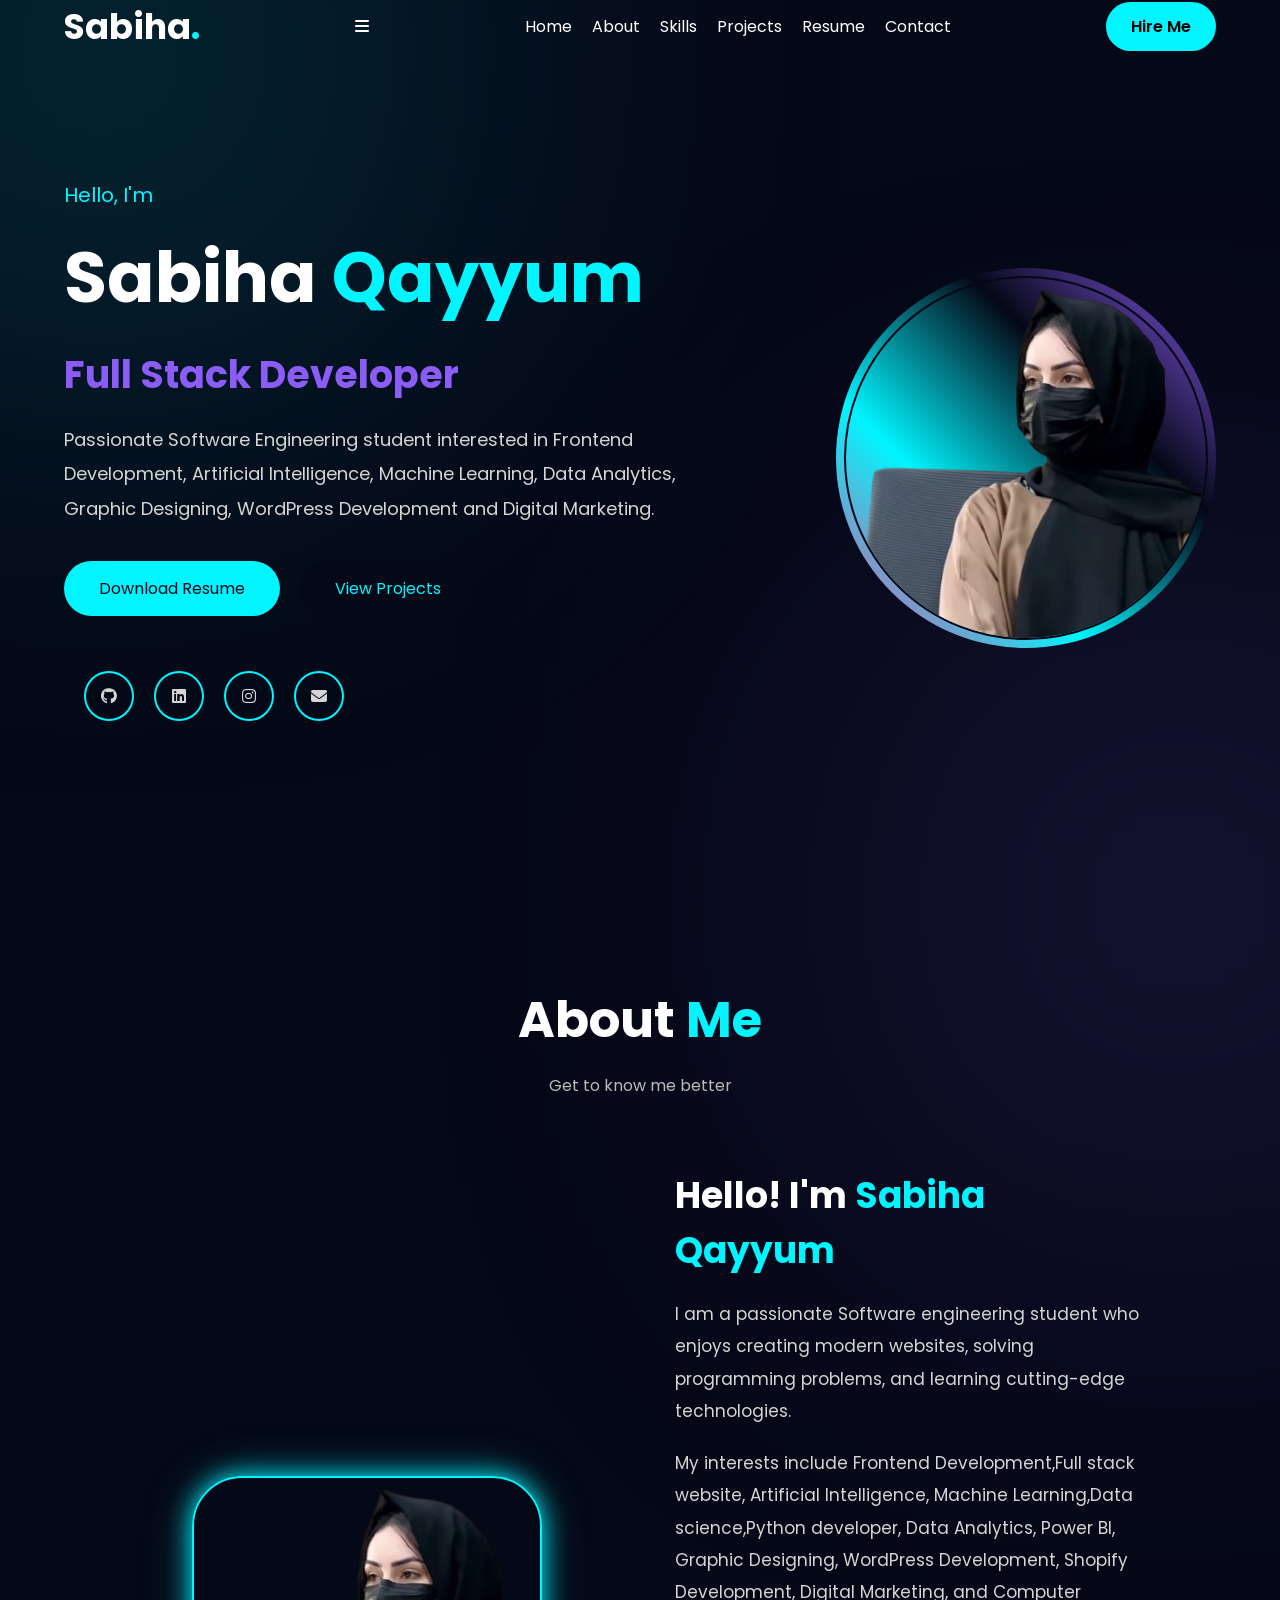
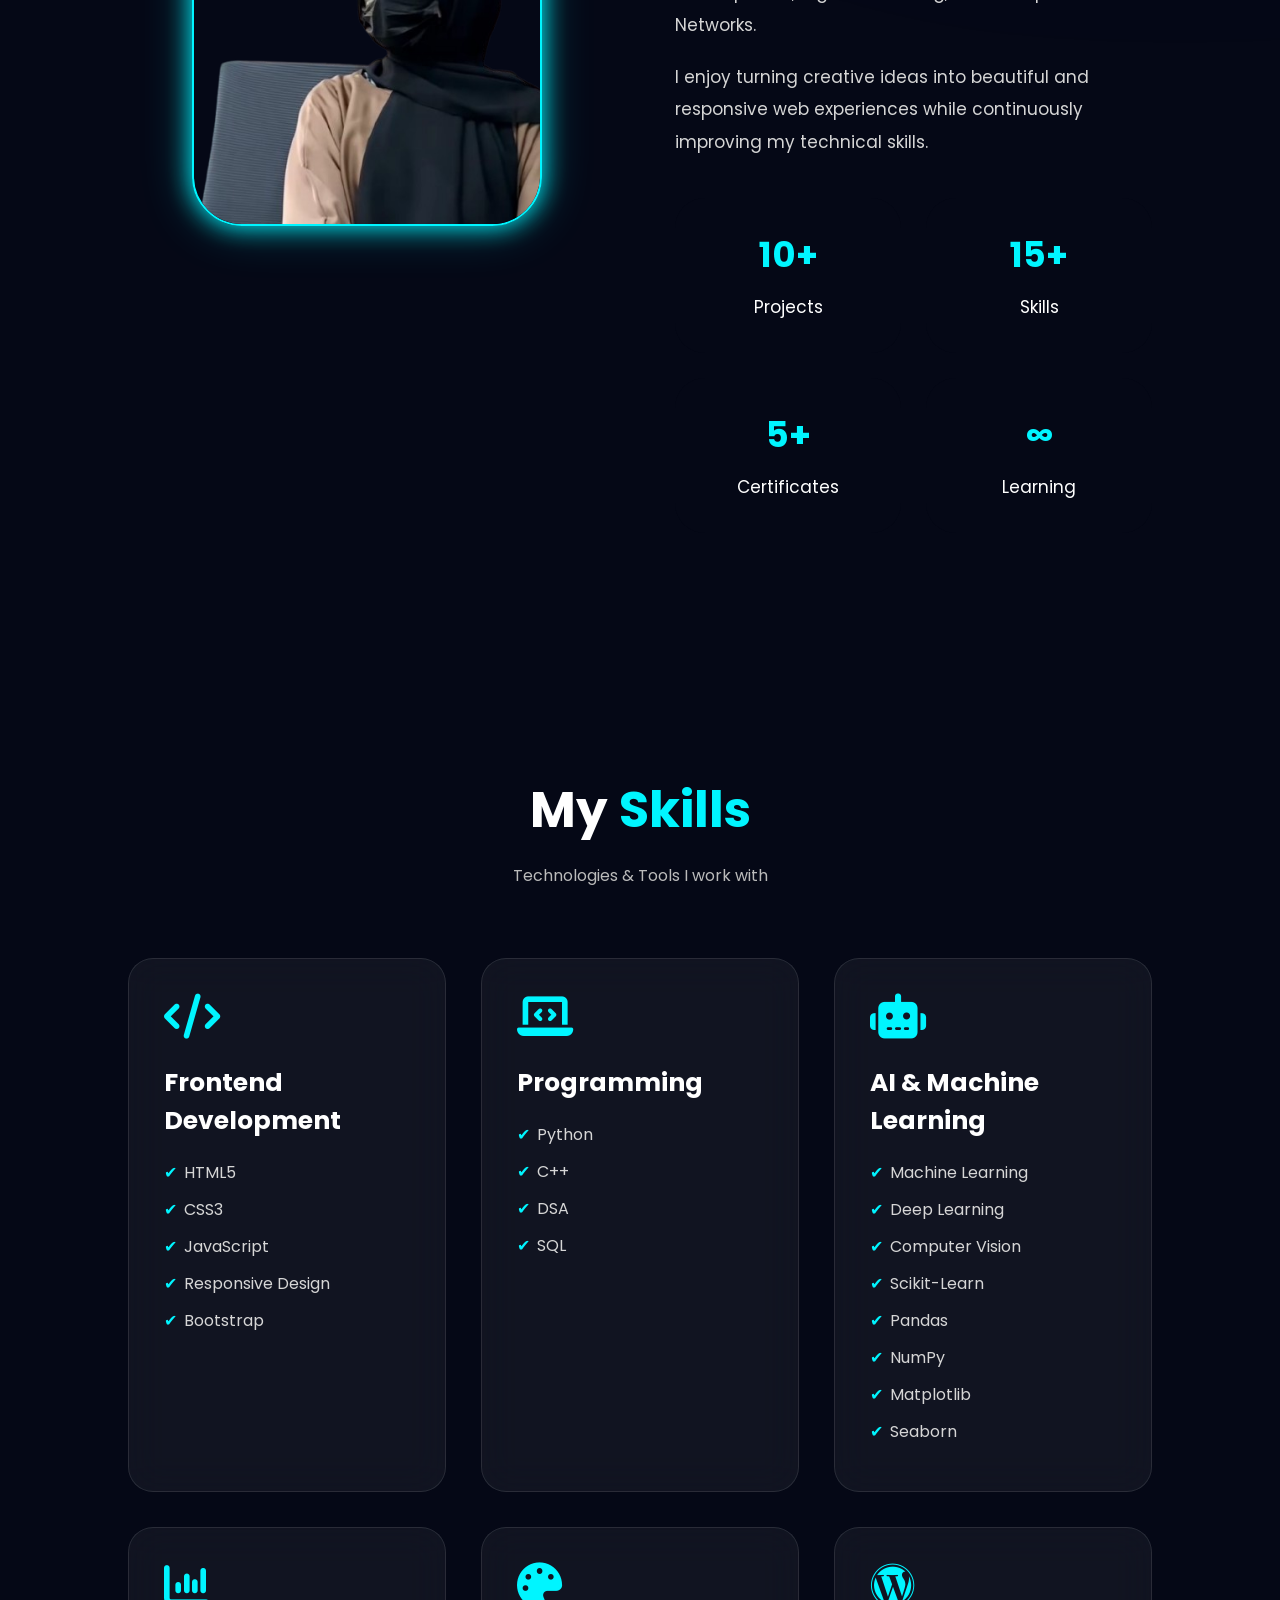
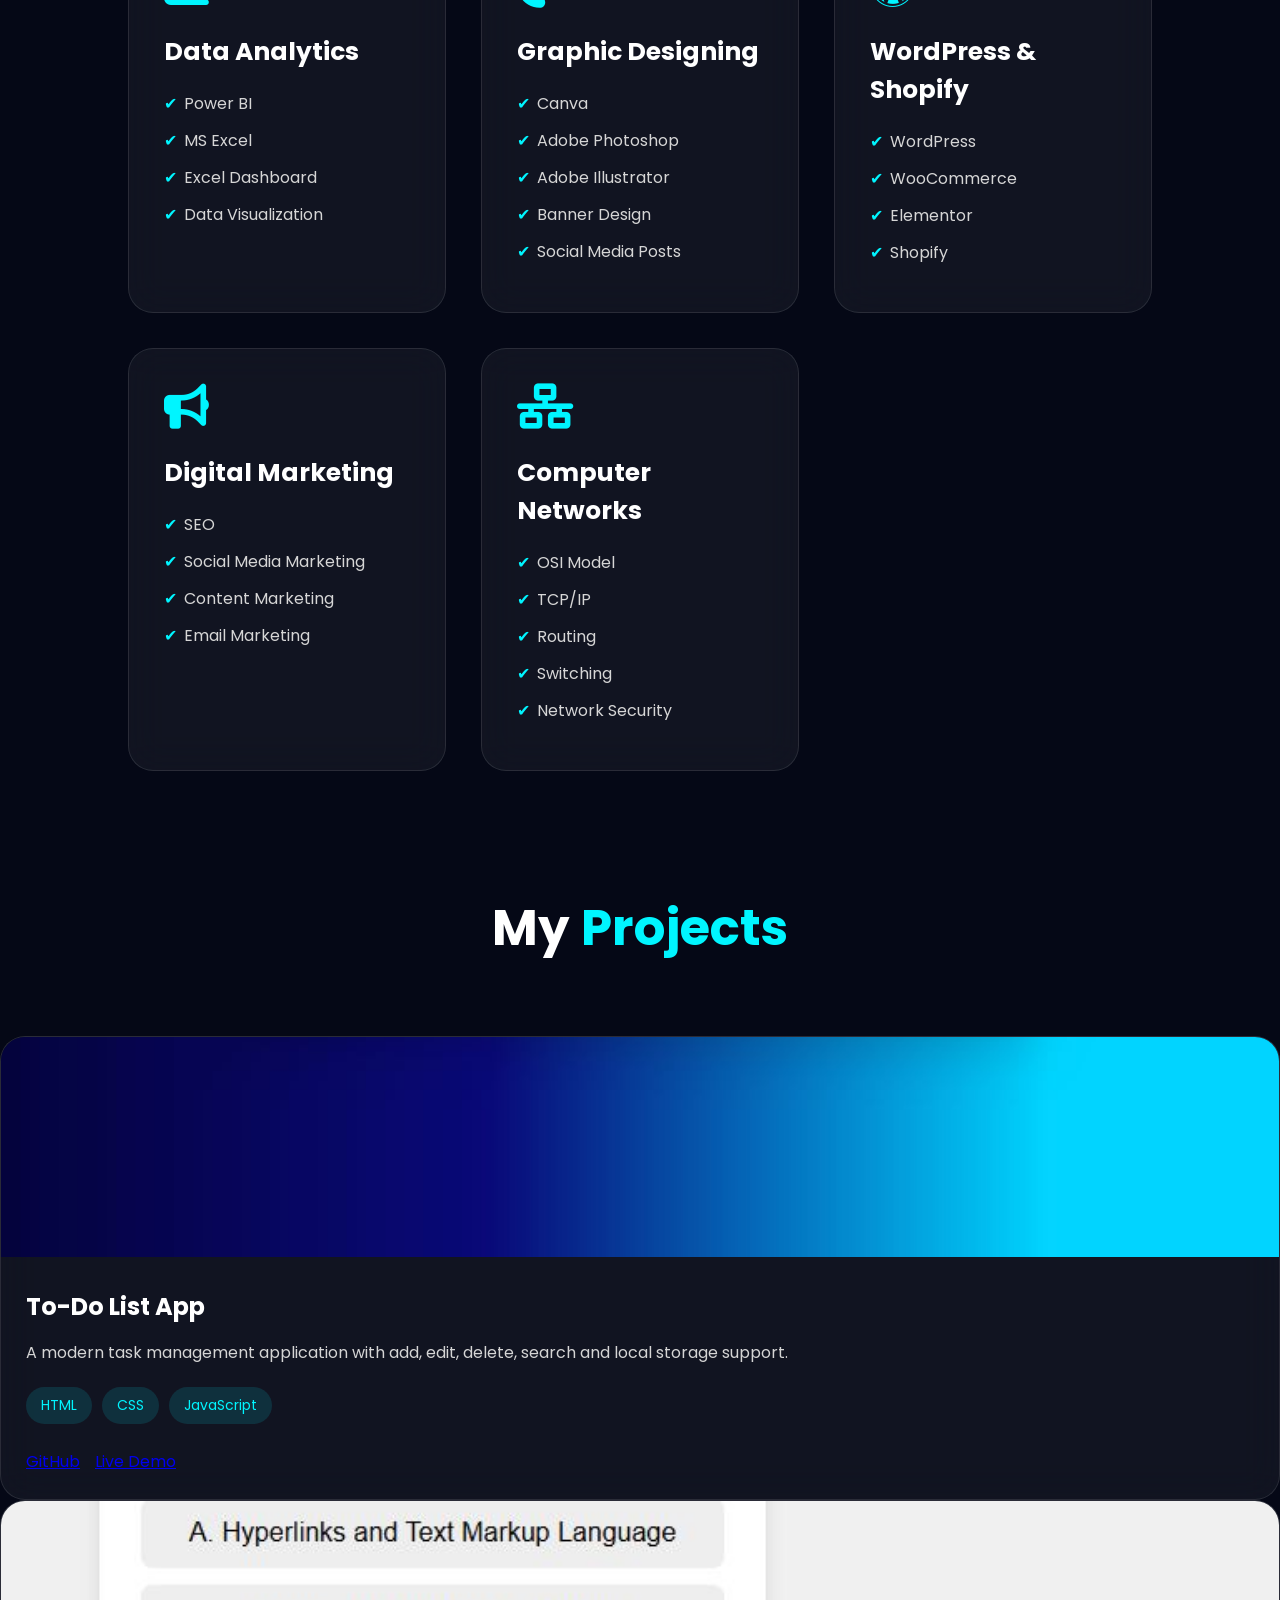
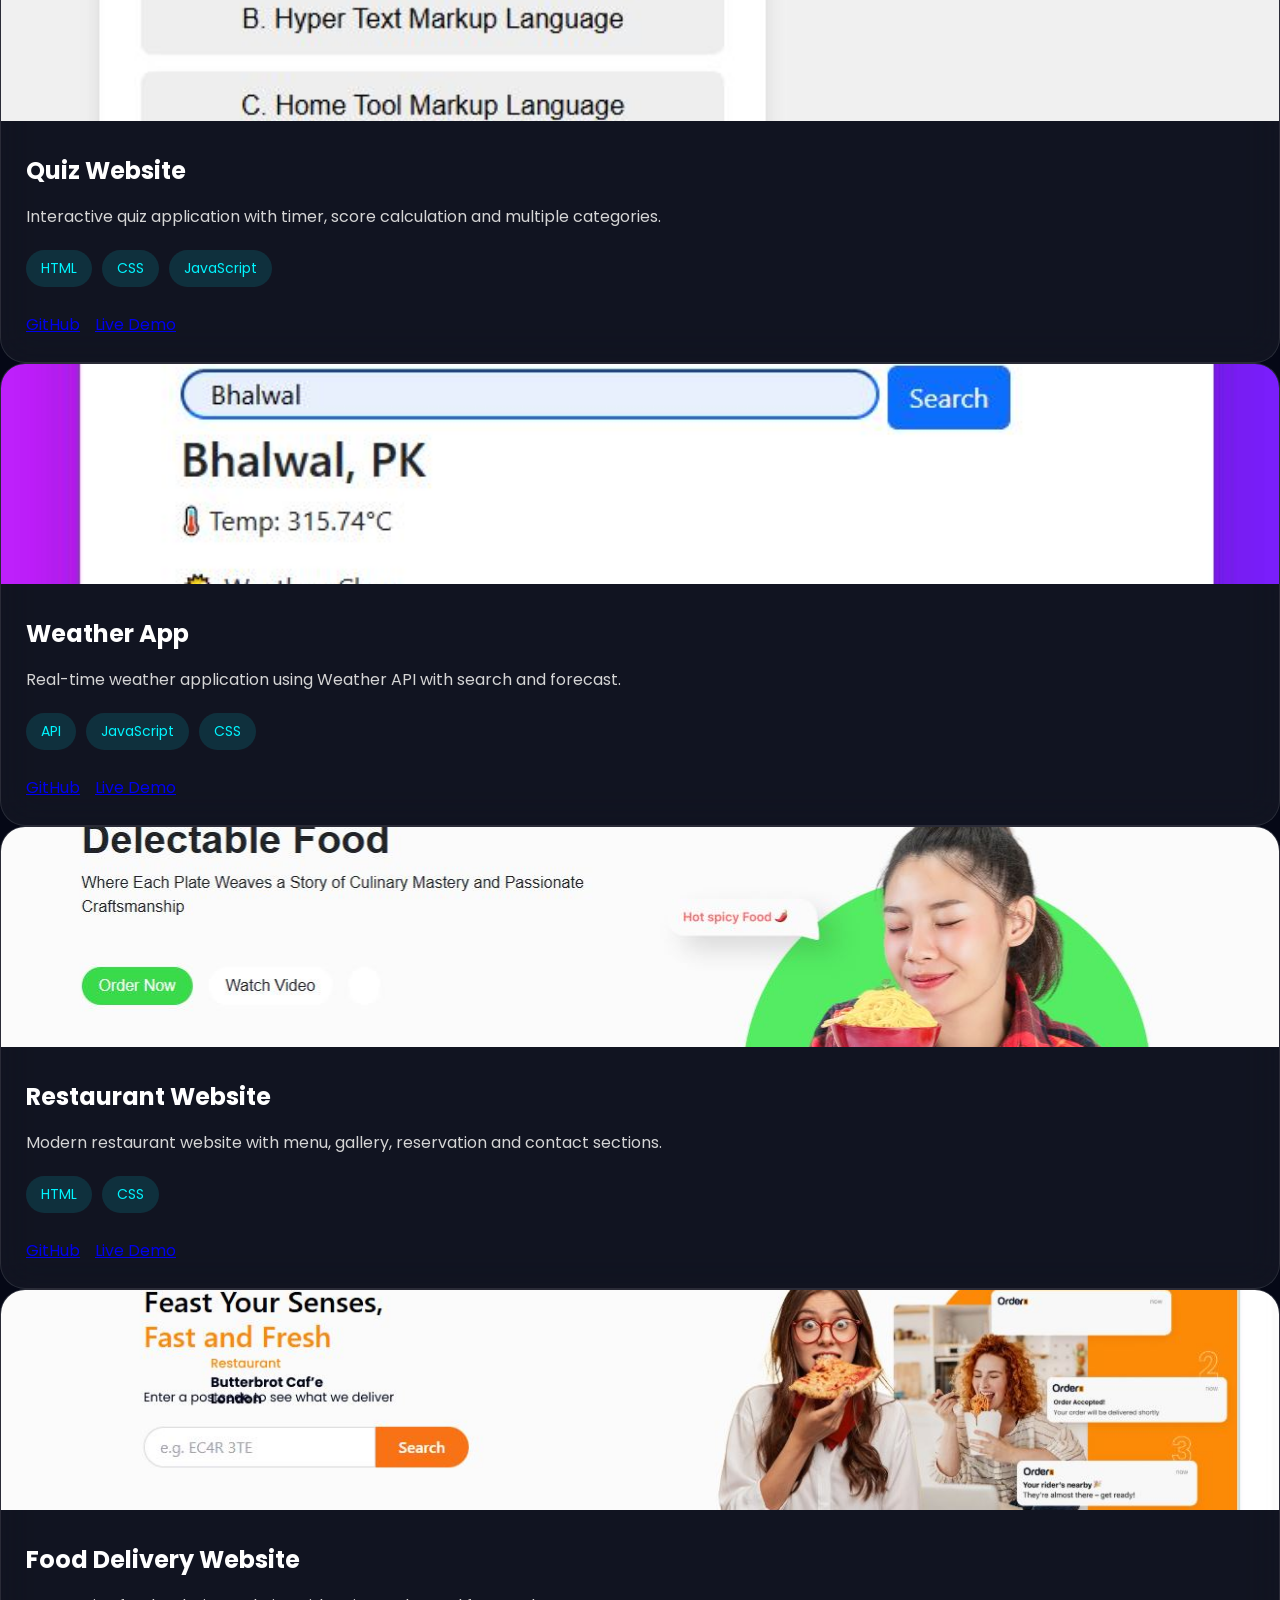
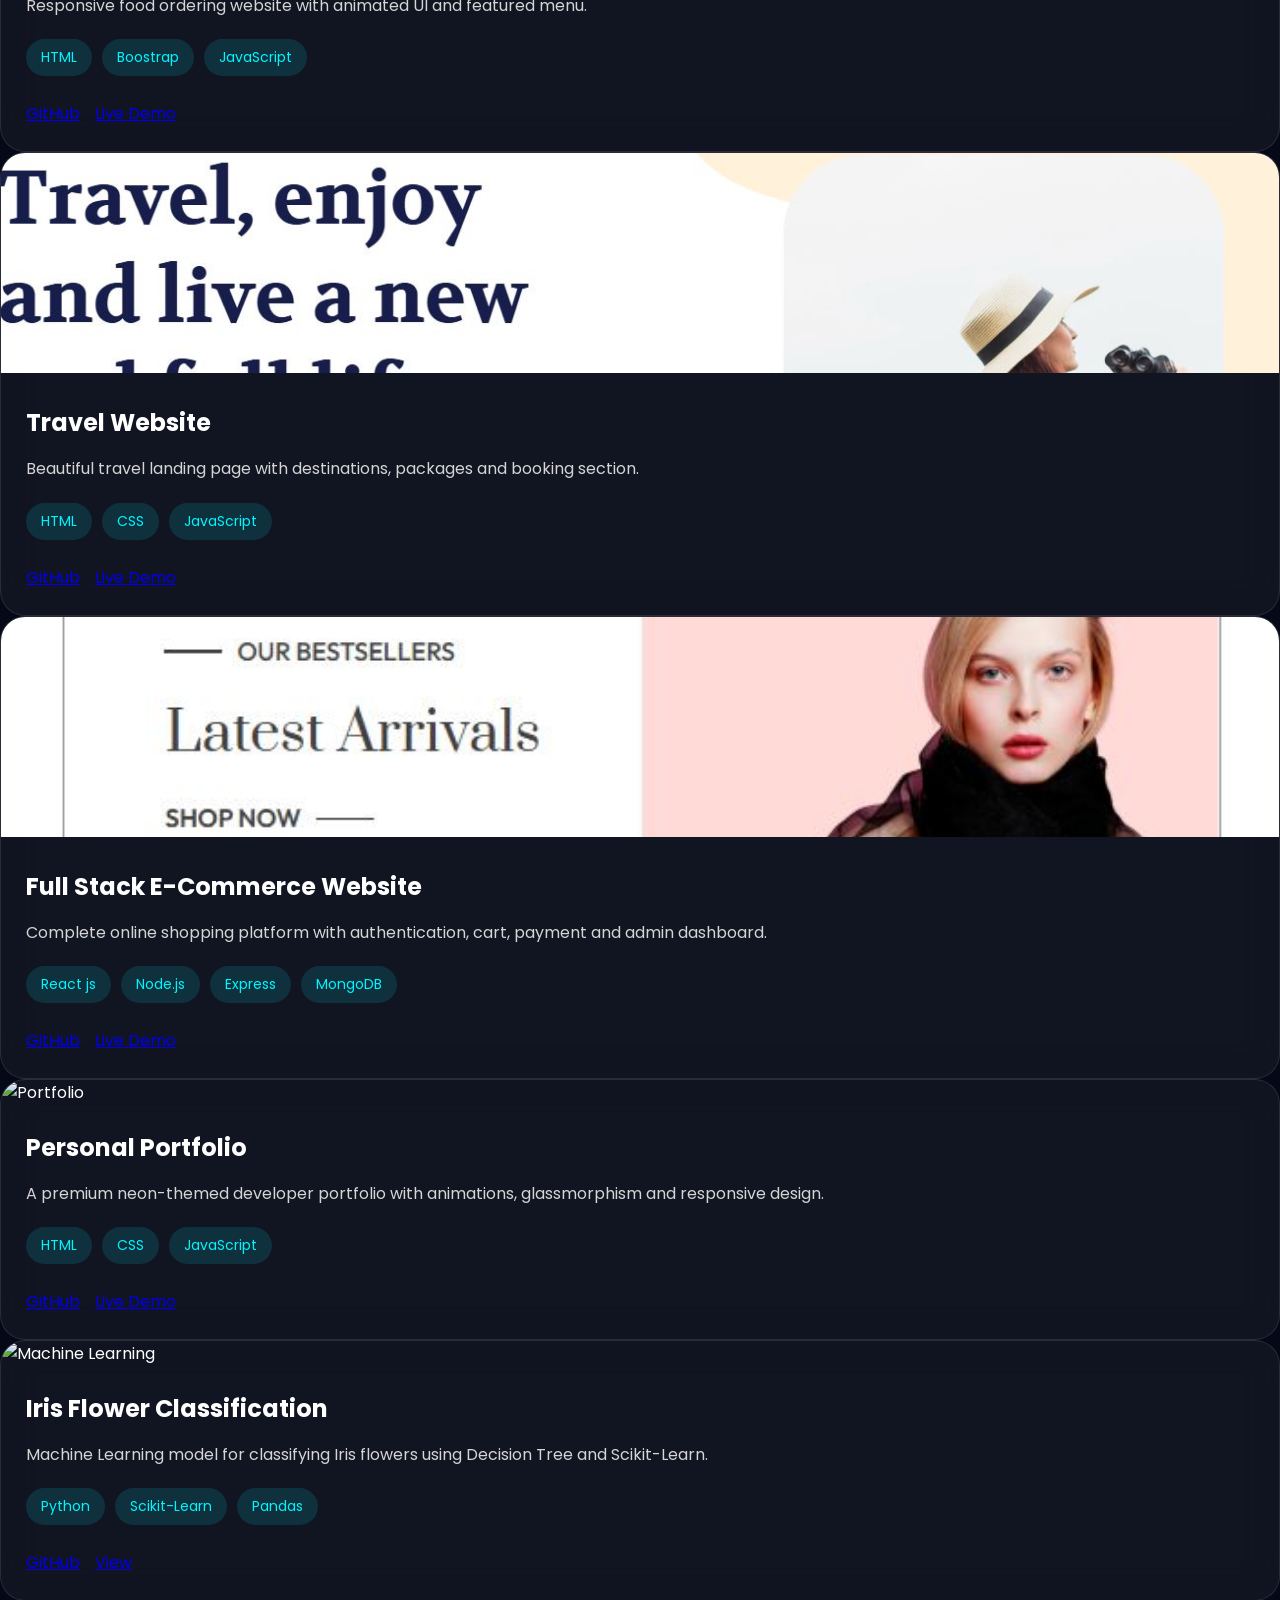
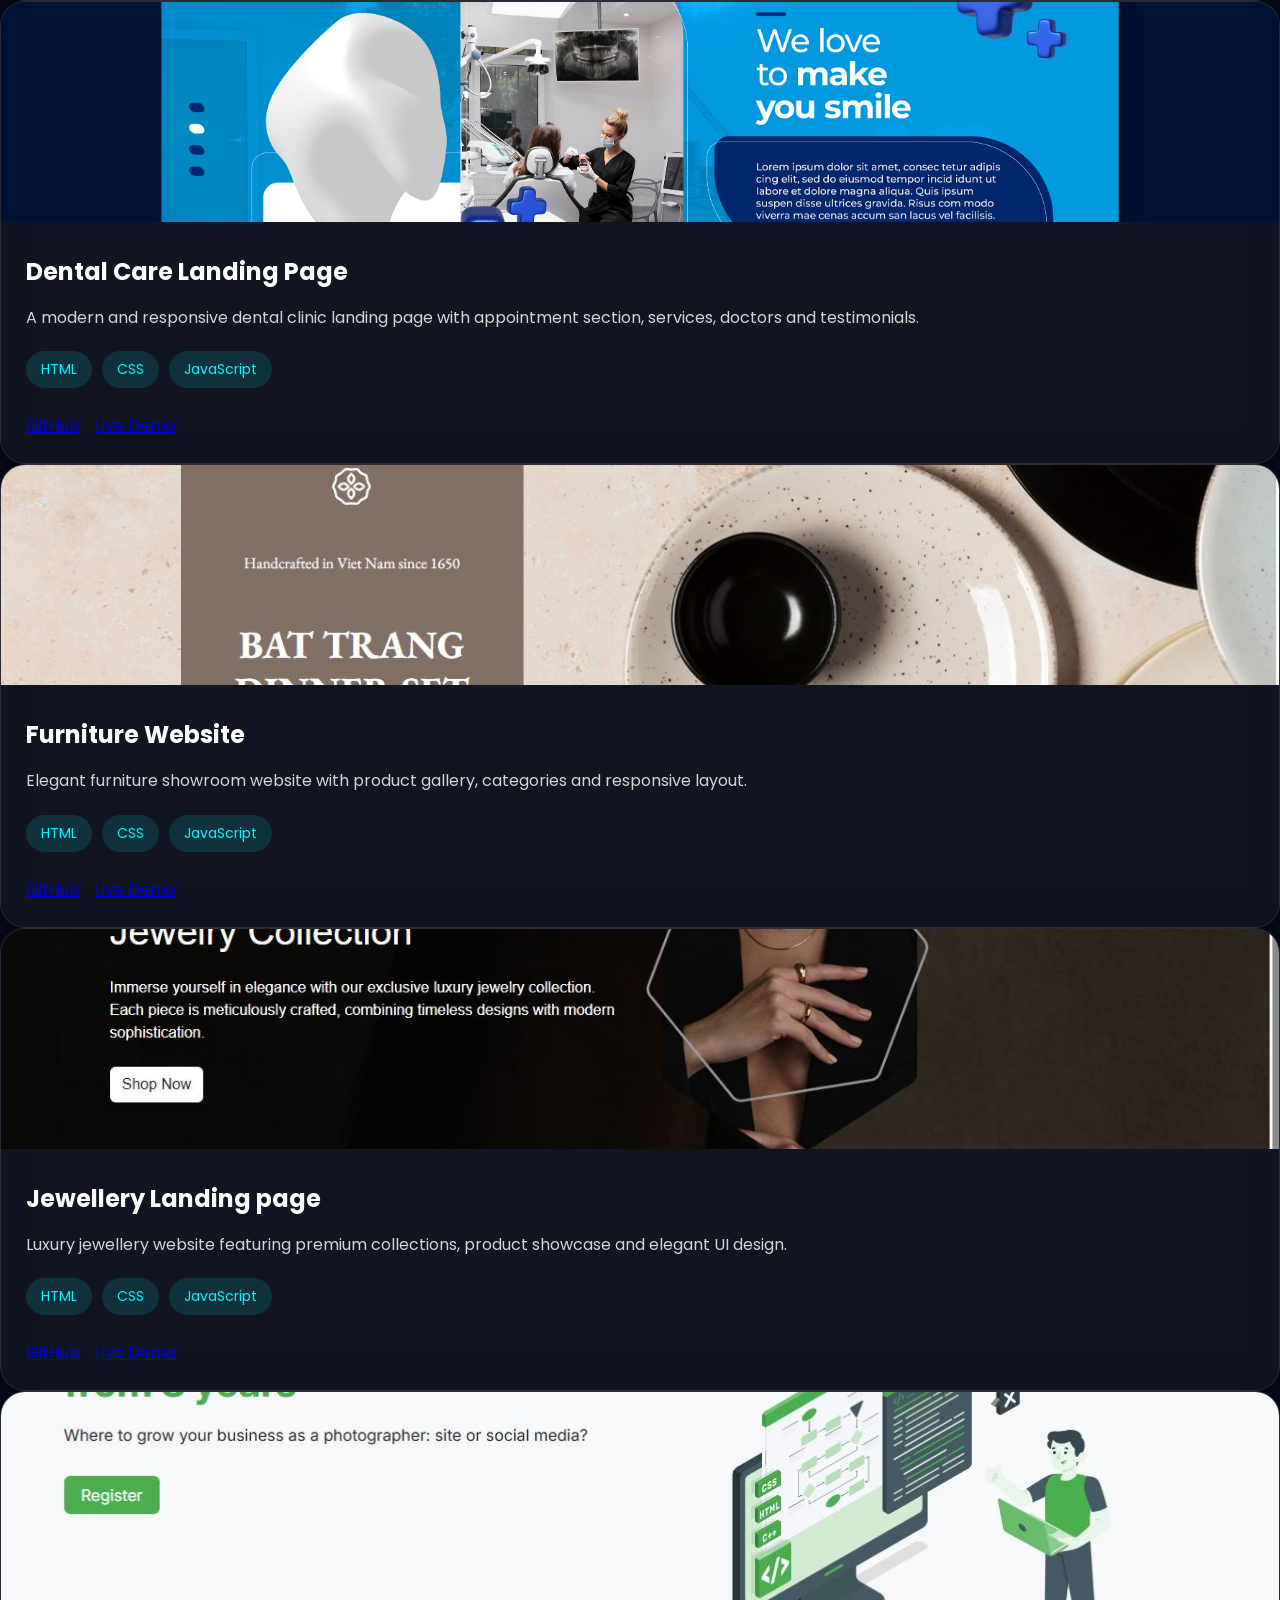
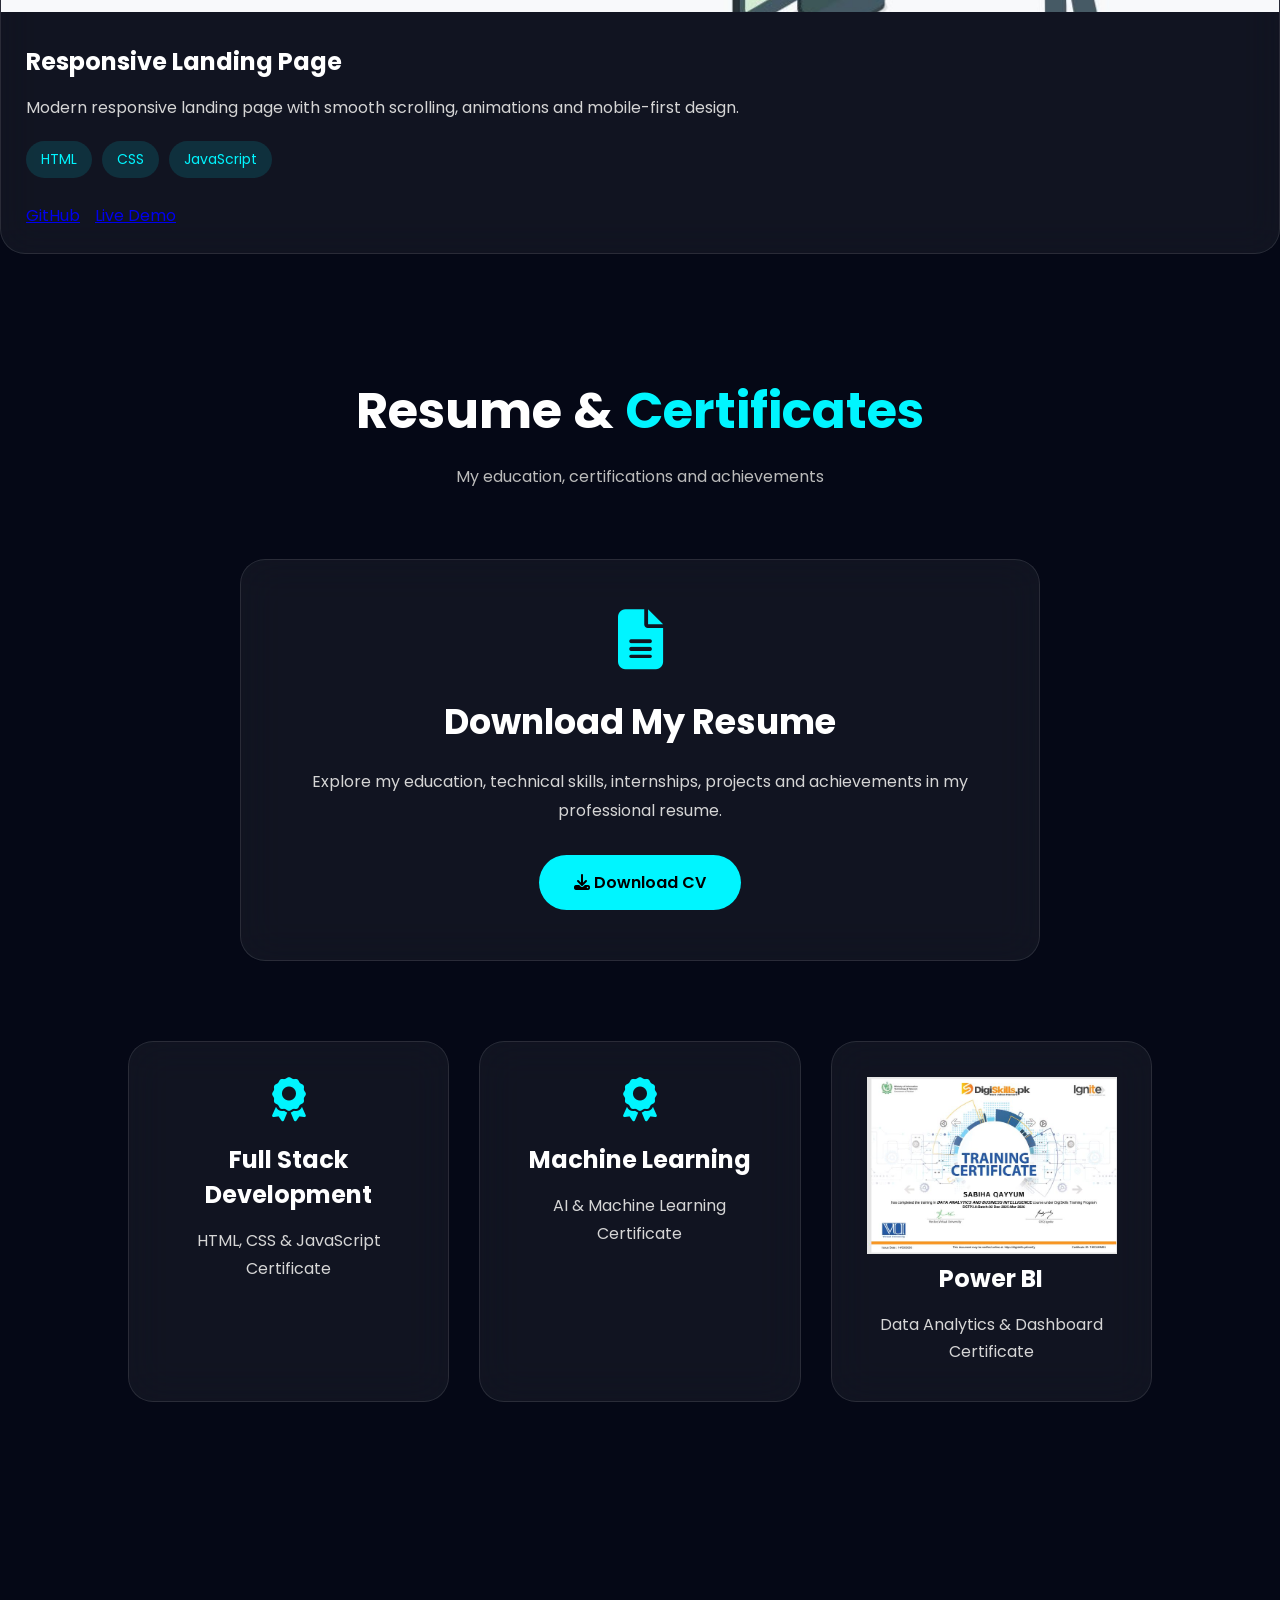
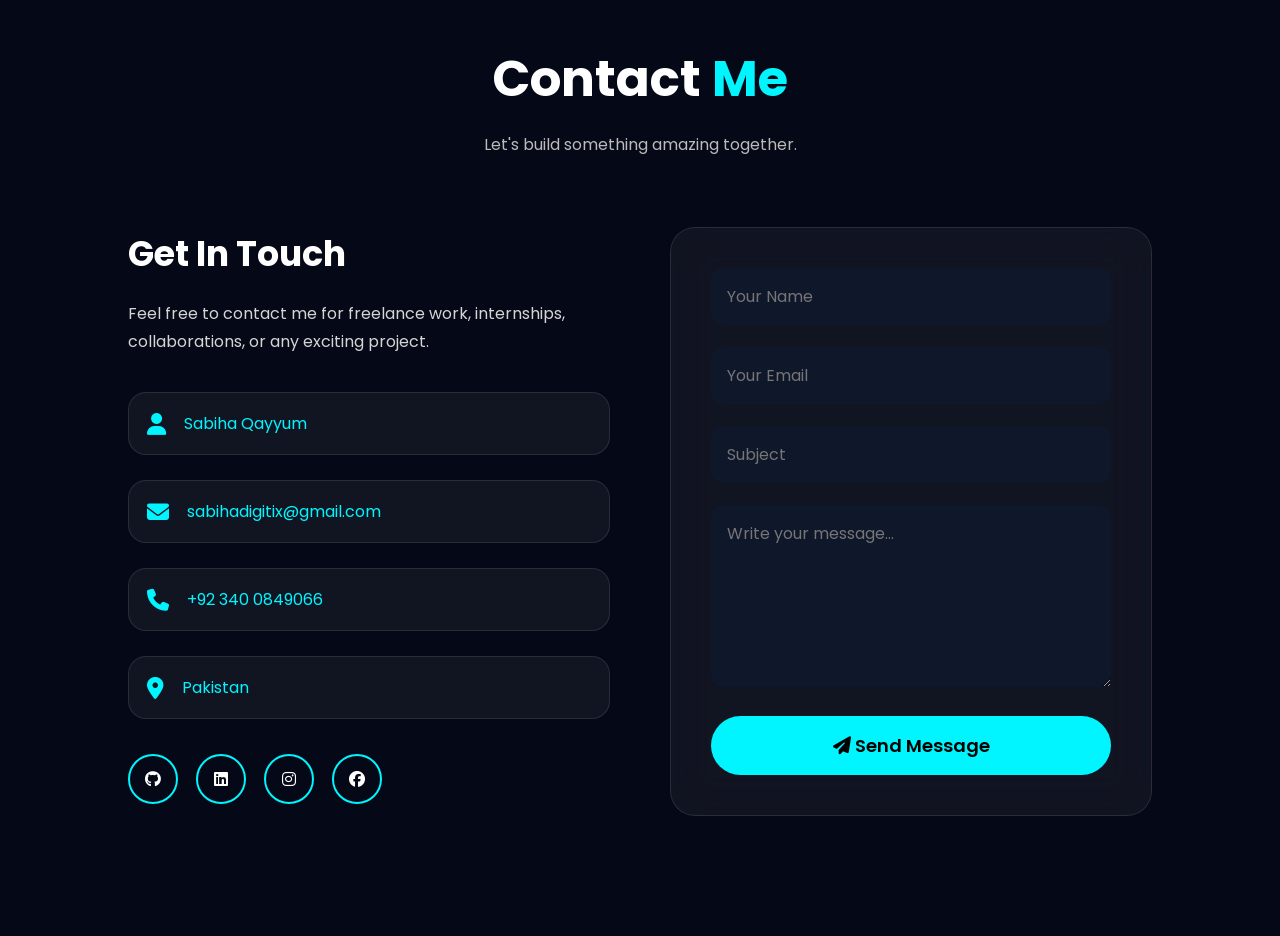
==== commit ec5a225b: "Update index.html" ====
--- a/index.html
+++ b/index.html
@@ -36,7 +36,9 @@
 Sabiha<span>.</span>
 
 </div>
-
+<div class="menu-toggle" id="menu-toggle">
+        <i class="fas fa-bars"></i>
+</div>
 <ul class="nav-links">
 
 <li><a href="#">Home</a></li>
--- a/style.css
+++ b/style.css
@@ -460,7 +460,7 @@
 color:#00F5FF;
 
 }
-skill-card:hover i{
+.skill-card:hover i{
 
 transform:scale(1.2) rotate(8deg);
 
@@ -968,4 +968,211 @@
 
 0 0 35px #00F5FF;
 
-}+}
+/* ===============================
+   TABLET RESPONSIVE (1024px)
+================================= */
+@media (max-width: 1024px){
+
+    .hero{
+        flex-direction: column;
+        text-align: center;
+        gap: 50px;
+        padding-top: 50px;
+    }
+
+    .hero-left{
+        width: 100%;
+    }
+
+    .hero-right{
+        width: 100%;
+        display: flex;
+        justify-content: center;
+    }
+
+    .hero h1{
+        font-size: 55px;
+    }
+
+    .hero h2{
+        font-size: 30px;
+    }
+
+    .about-container{
+        flex-direction: column;
+        text-align: center;
+    }
+
+    .about-image img{
+        width: 300px;
+        height: 300px;
+    }
+
+    .navbar{
+        width: 95%;
+    }
+
+    .nav-links{
+        gap: 15px;
+    }
+
+    .section-title h2{
+        font-size: 40px;
+    }
+}
+
+/* ===============================
+   MOBILE RESPONSIVE (768px)
+================================= */
+@media (max-width: 768px){
+
+    .navbar{
+        flex-direction: column;
+        gap: 20px;
+        padding: 20px 0;
+    }
+
+    .nav-links{
+        flex-wrap: wrap;
+        justify-content: center;
+        gap: 12px;
+    }
+
+    .btn-nav{
+        display: none;
+    }
+
+    .hero{
+        flex-direction: column-reverse;
+        text-align: center;
+        padding-top: 30px;
+    }
+
+    .hero-left{
+        width: 100%;
+    }
+
+    .hero h1{
+        font-size: 42px;
+    }
+
+    .hero h2{
+        font-size: 24px;
+    }
+
+    .hero-text{
+        font-size: 16px;
+    }
+
+    .buttons{
+        flex-direction: column;
+        align-items: center;
+    }
+
+    .buttons a{
+        width: 220px;
+        text-align: center;
+    }
+
+    .social{
+        justify-content: center;
+    }
+
+    .image-box{
+        width: 280px;
+        height: 280px;
+    }
+
+    .about{
+        padding: 80px 5%;
+    }
+
+    .about-image img{
+        width: 250px;
+        height: 250px;
+    }
+
+    .about-content h3{
+        font-size: 28px;
+    }
+
+    .about-info{
+        grid-template-columns: 1fr;
+    }
+
+    .skills,
+    .resume,
+    .contact{
+        padding: 80px 5%;
+    }
+
+    .skills-container,
+    .certificate-container{
+        grid-template-columns: 1fr;
+    }
+
+    .contact-container{
+        grid-template-columns: 1fr;
+    }
+
+    .section-title h2{
+        font-size: 34px;
+    }
+
+    .project-buttons{
+        flex-direction: column;
+    }
+}
+
+/* ===============================
+   SMALL MOBILE (480px)
+================================= */
+@media (max-width: 380px){
+
+    .logo{
+        font-size: 20px;
+    }
+    .hero{
+        display:grid;
+    
+    }
+
+    .hero h1{
+        font-size: 30px;
+    }
+
+    .hero h2{
+        font-size: 16px;
+    }
+
+    .hero-text{
+        font-size: 15px;
+    }
+
+    .image-box{
+        width: 220px;
+        height: 220px;
+    }
+
+    .section-title h2{
+        font-size: 28px;
+    }
+
+    .project-content h3{
+        font-size: 20px;
+    }
+
+    .resume-content h3{
+        font-size: 26px;
+    }
+
+    .contact-form{
+        padding: 25px;
+    }
+
+    .info-box{
+        flex-direction: column;
+        text-align: center;
+    }
+    }
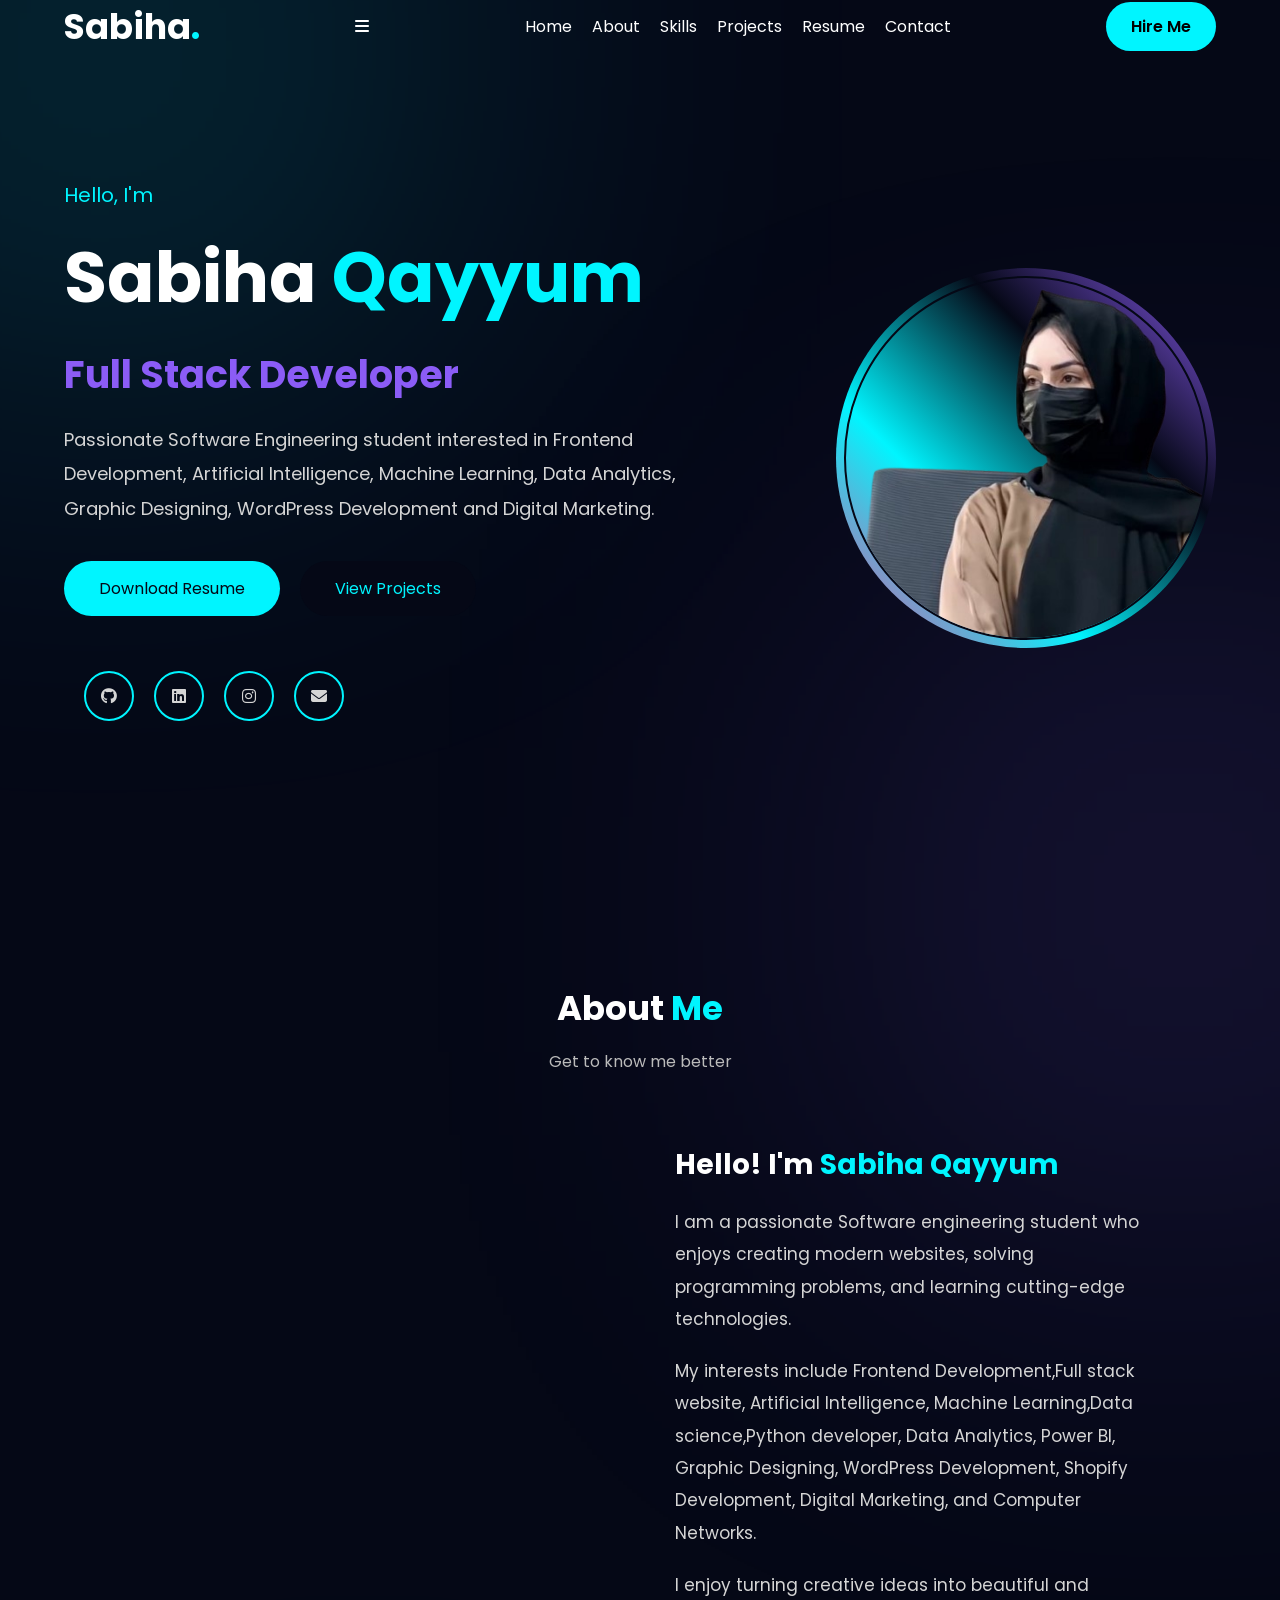
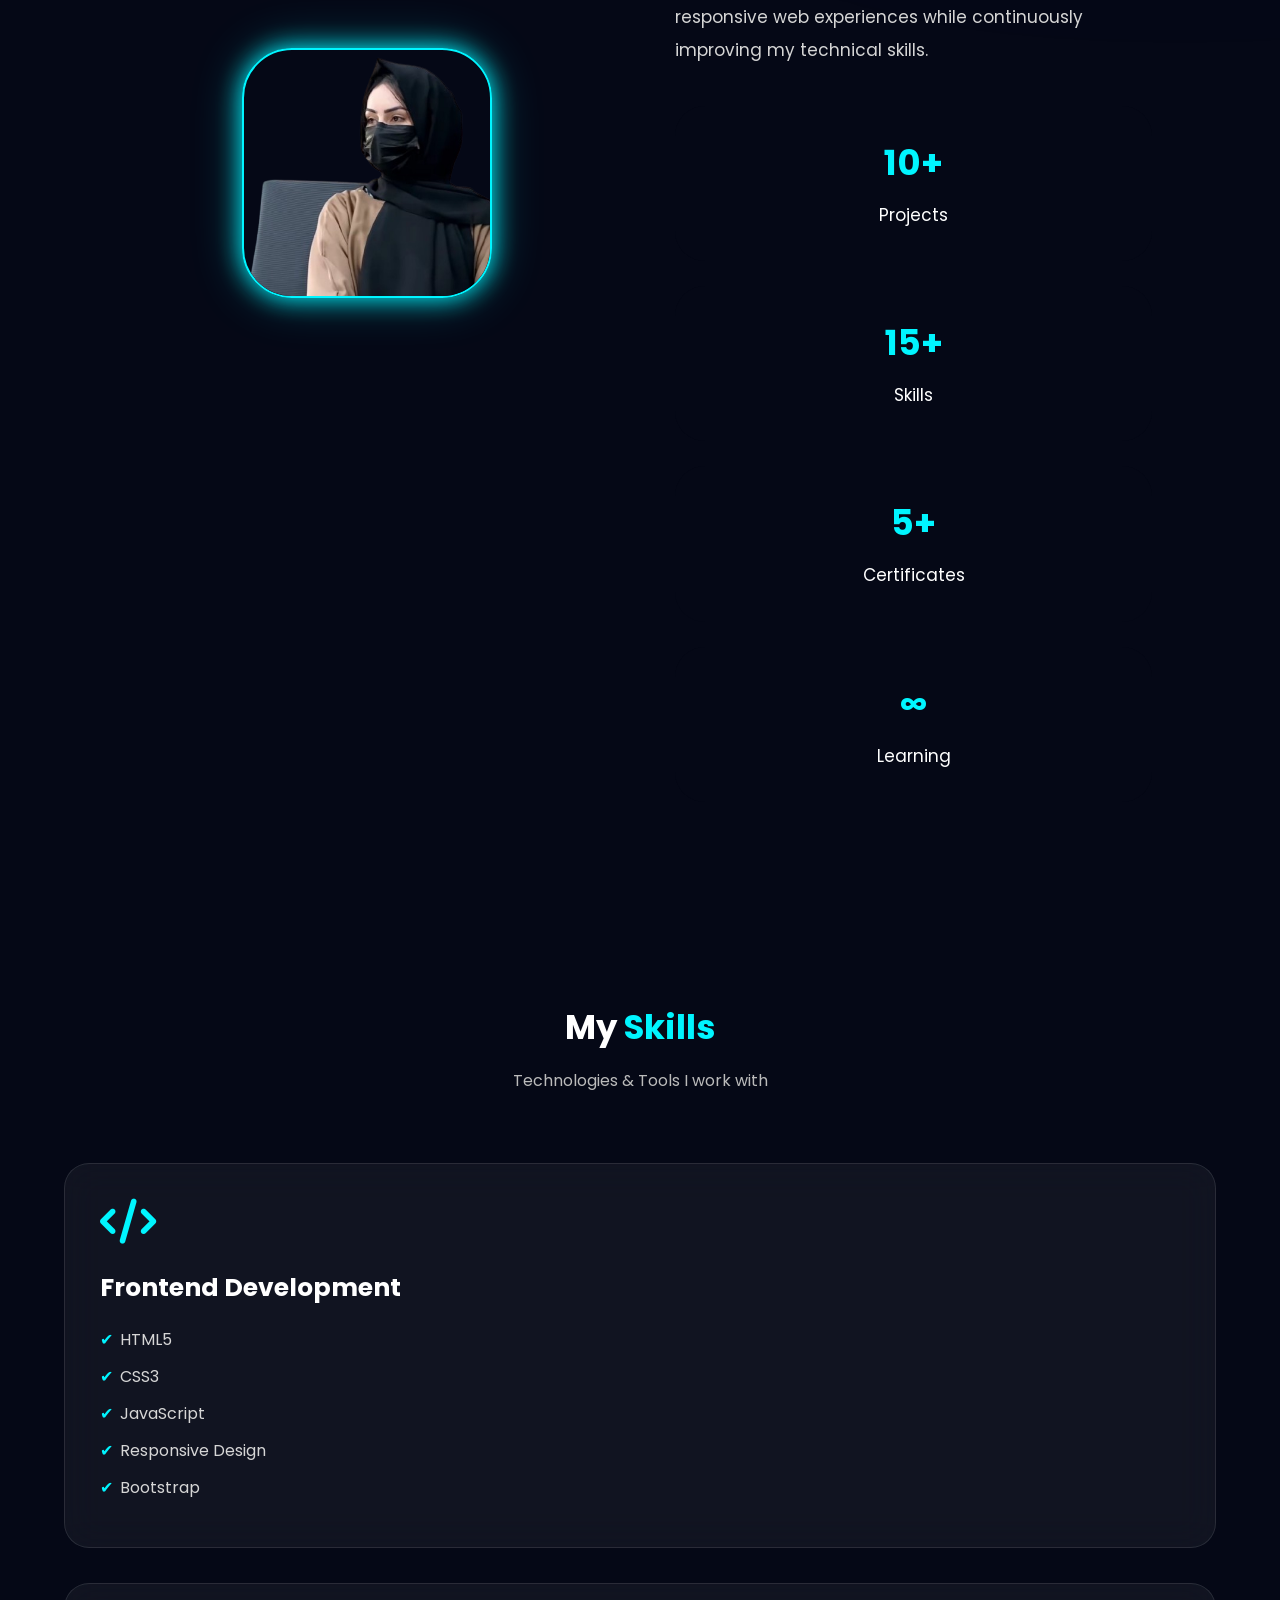
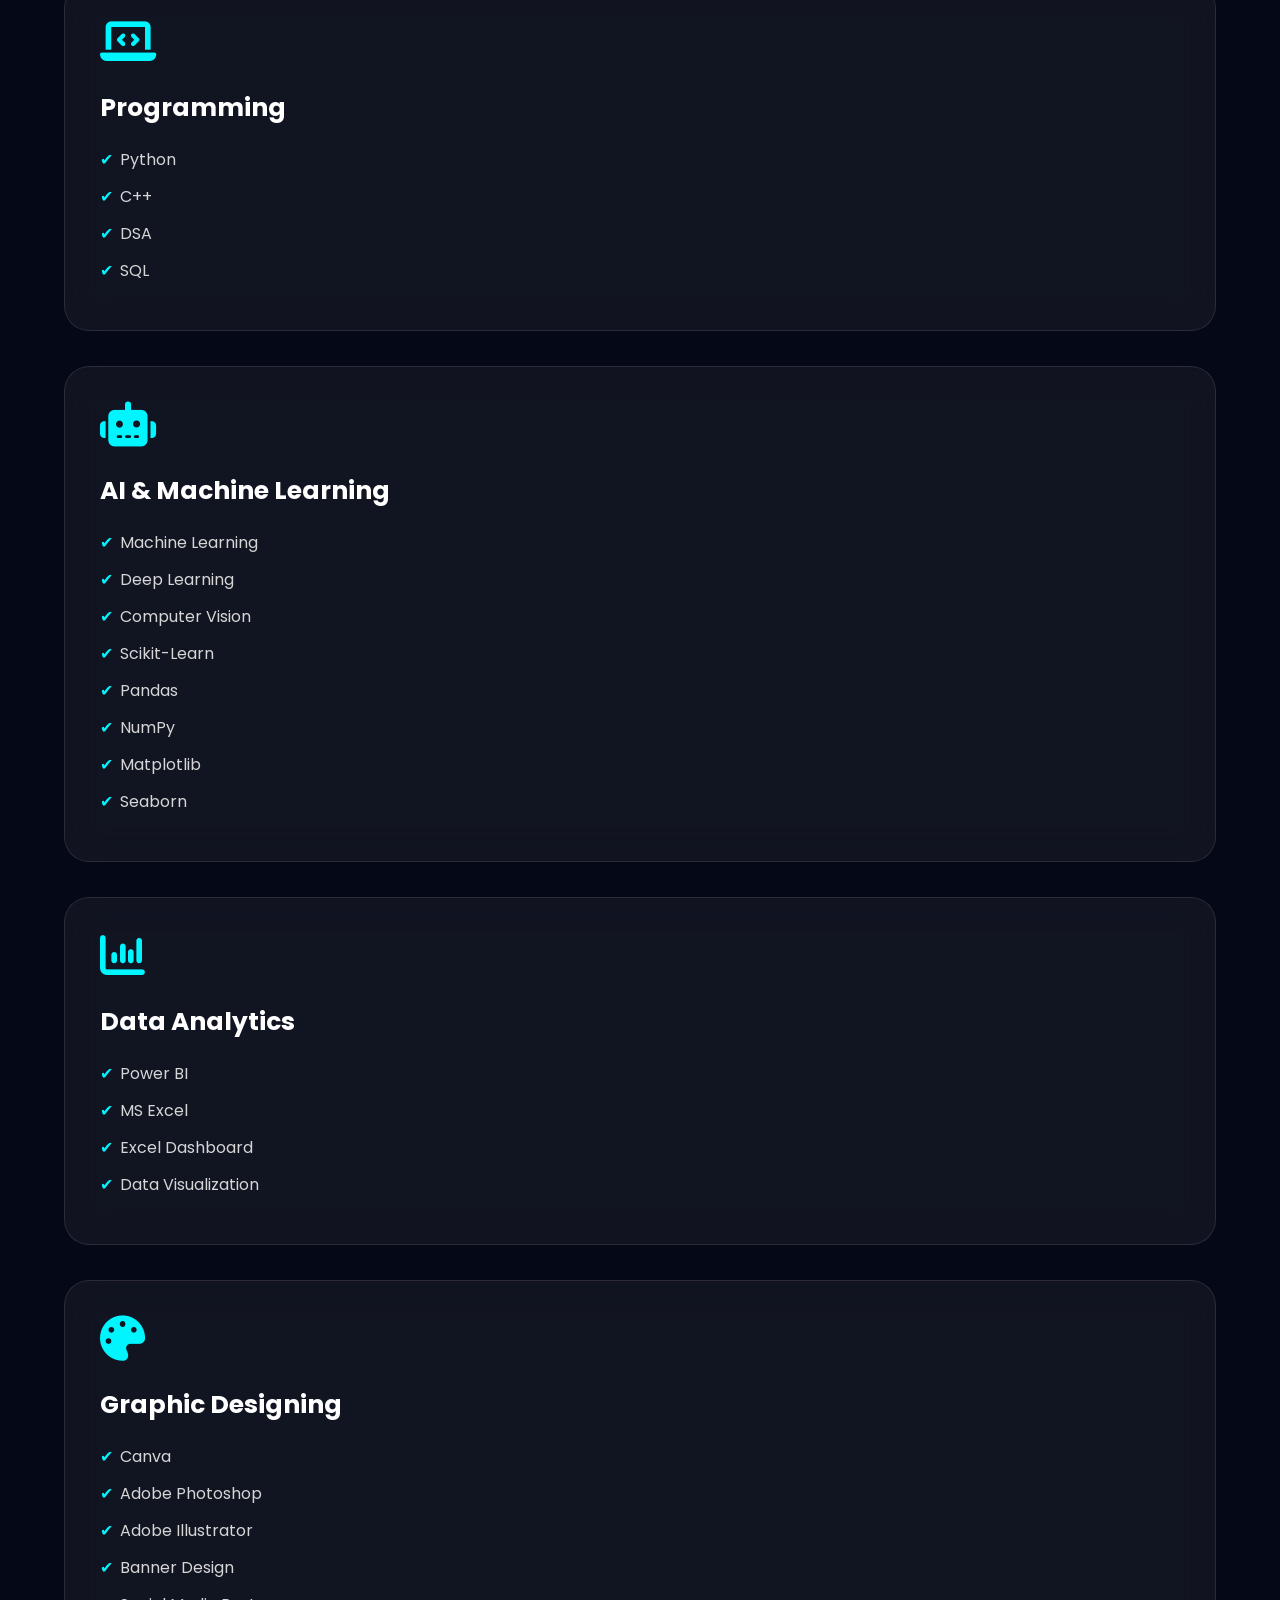
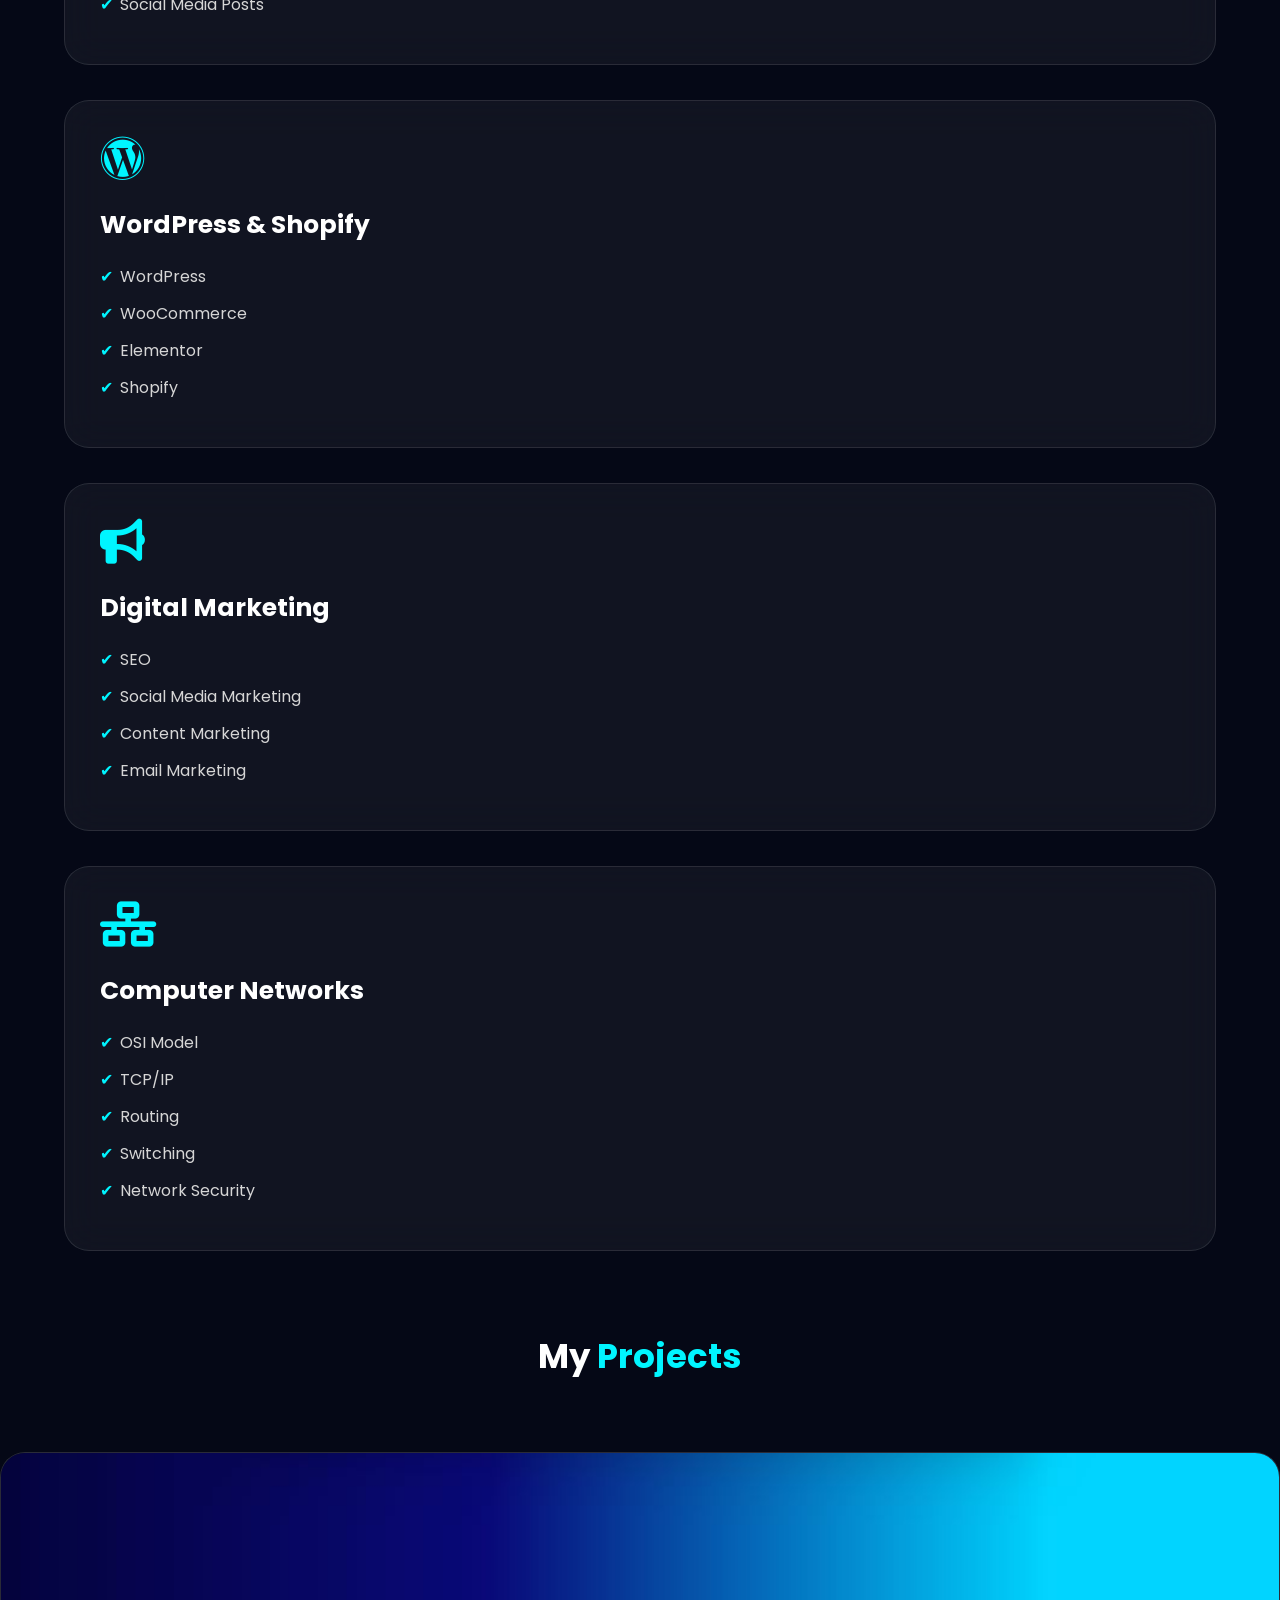
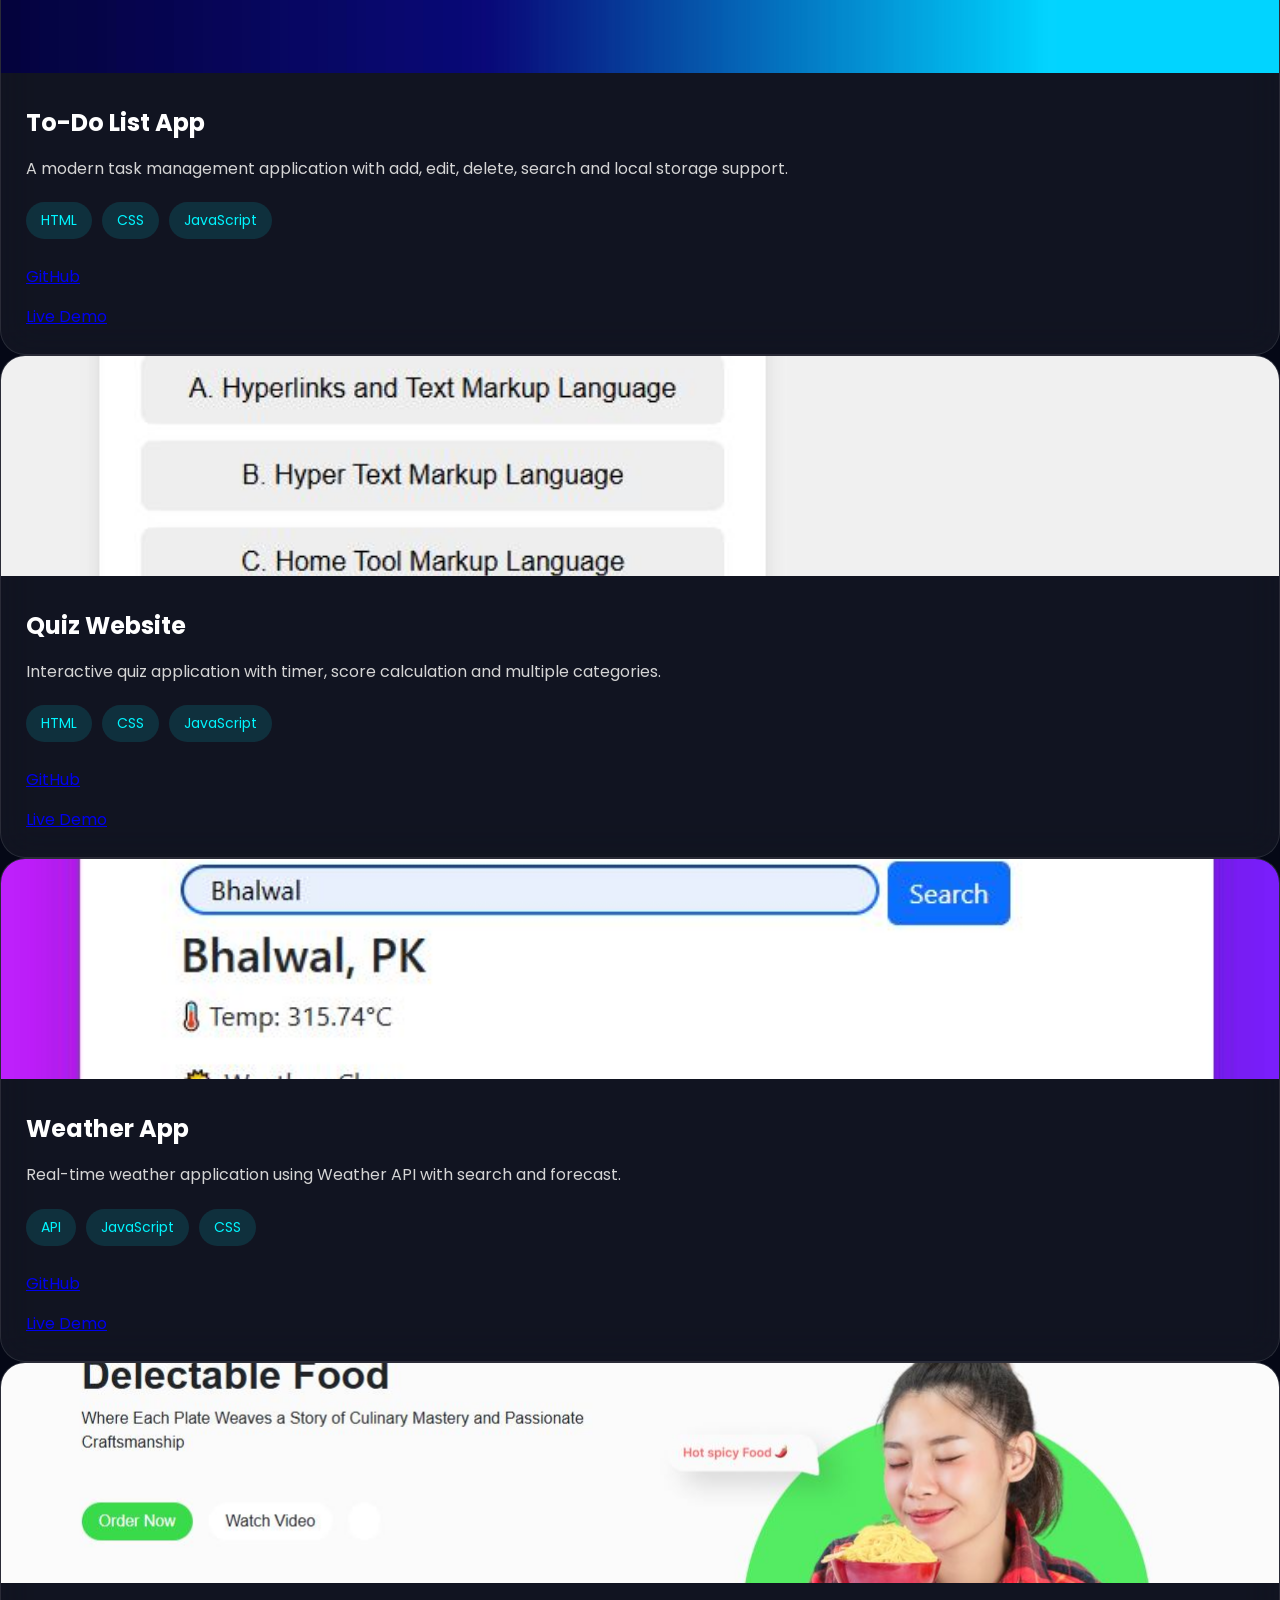
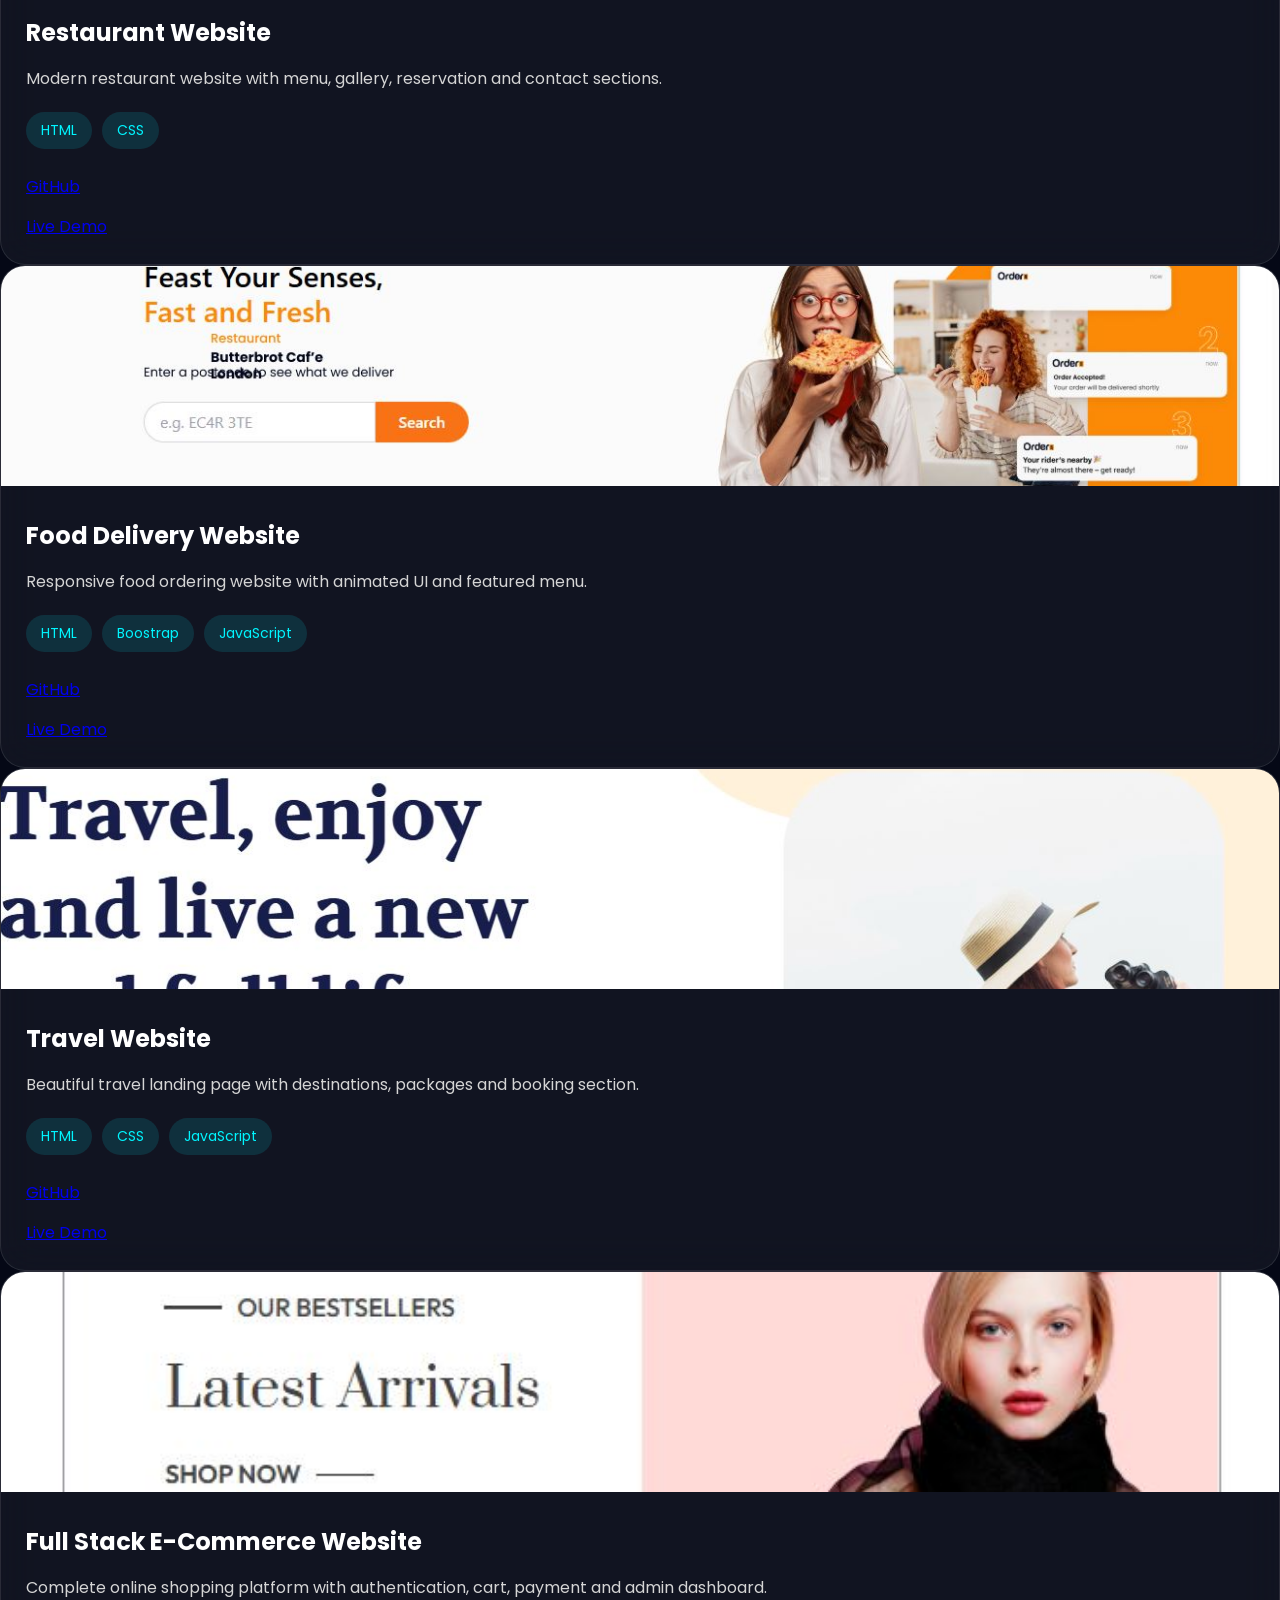
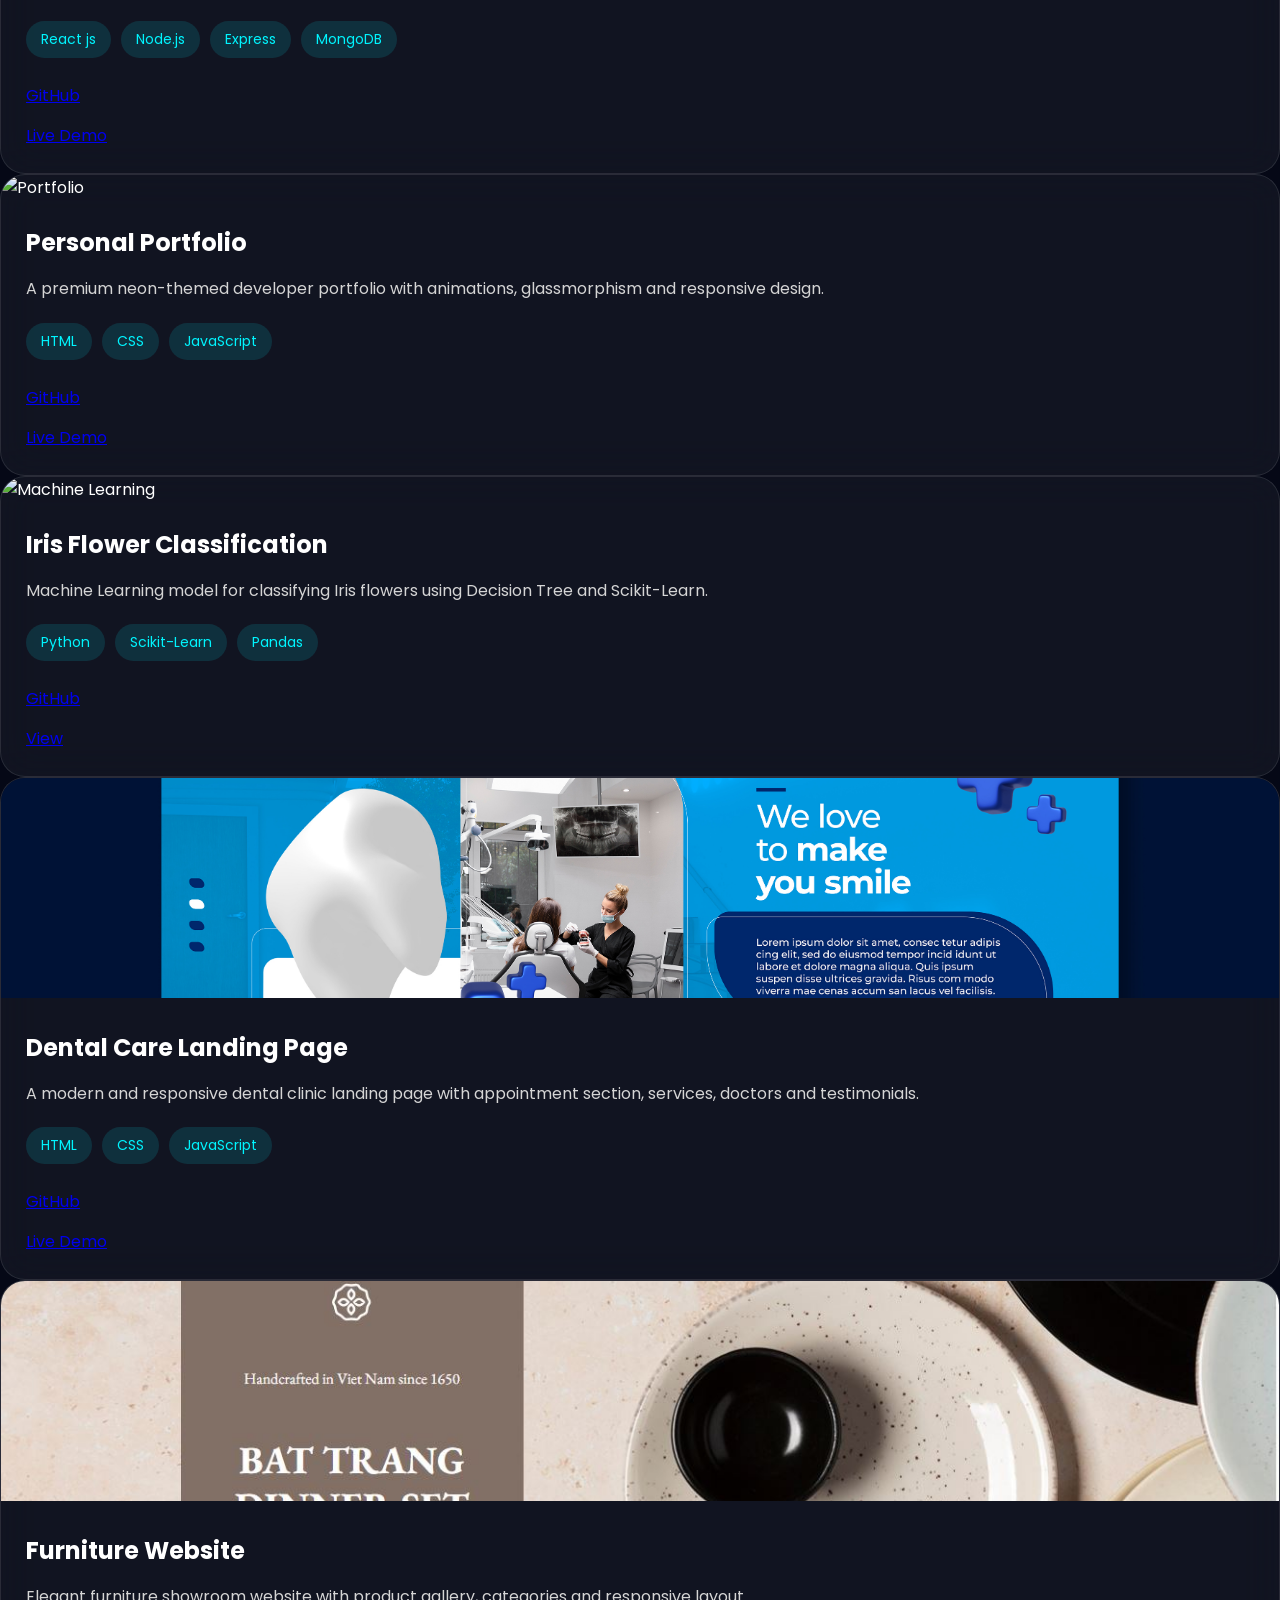
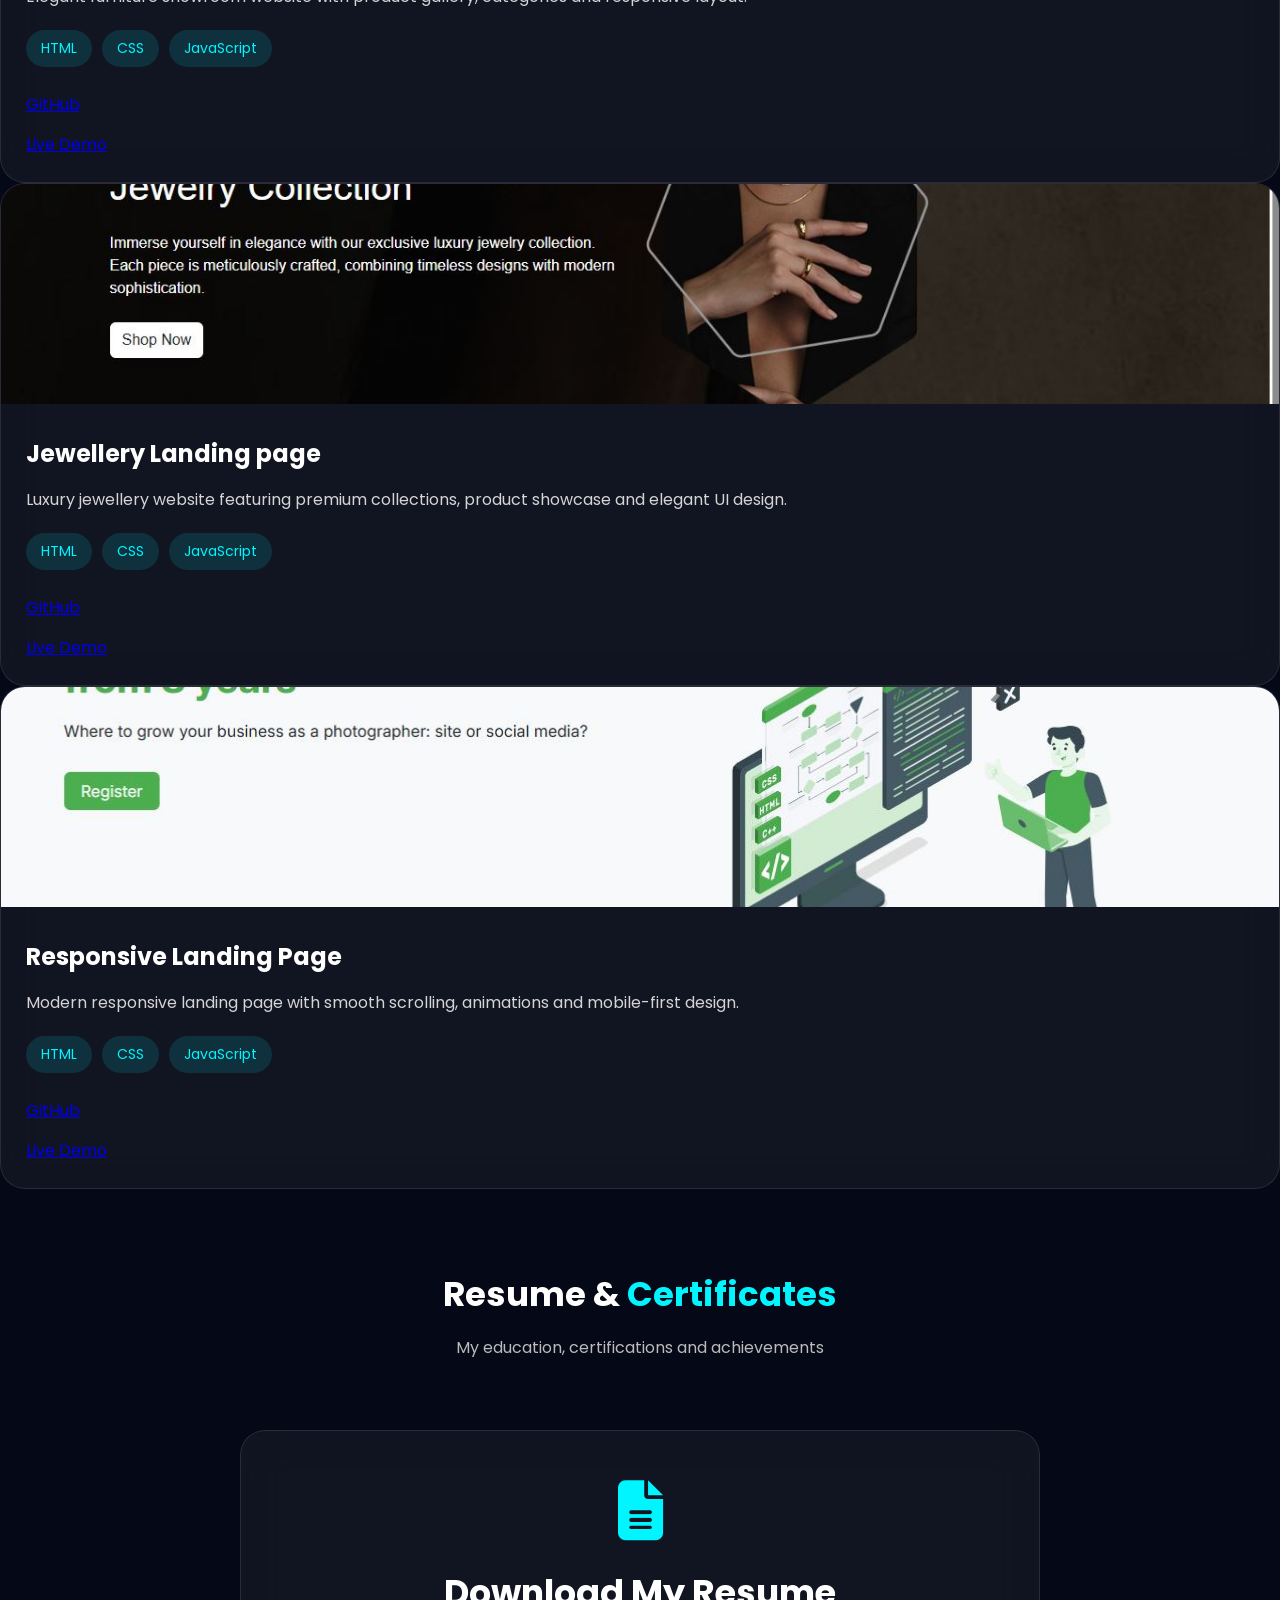
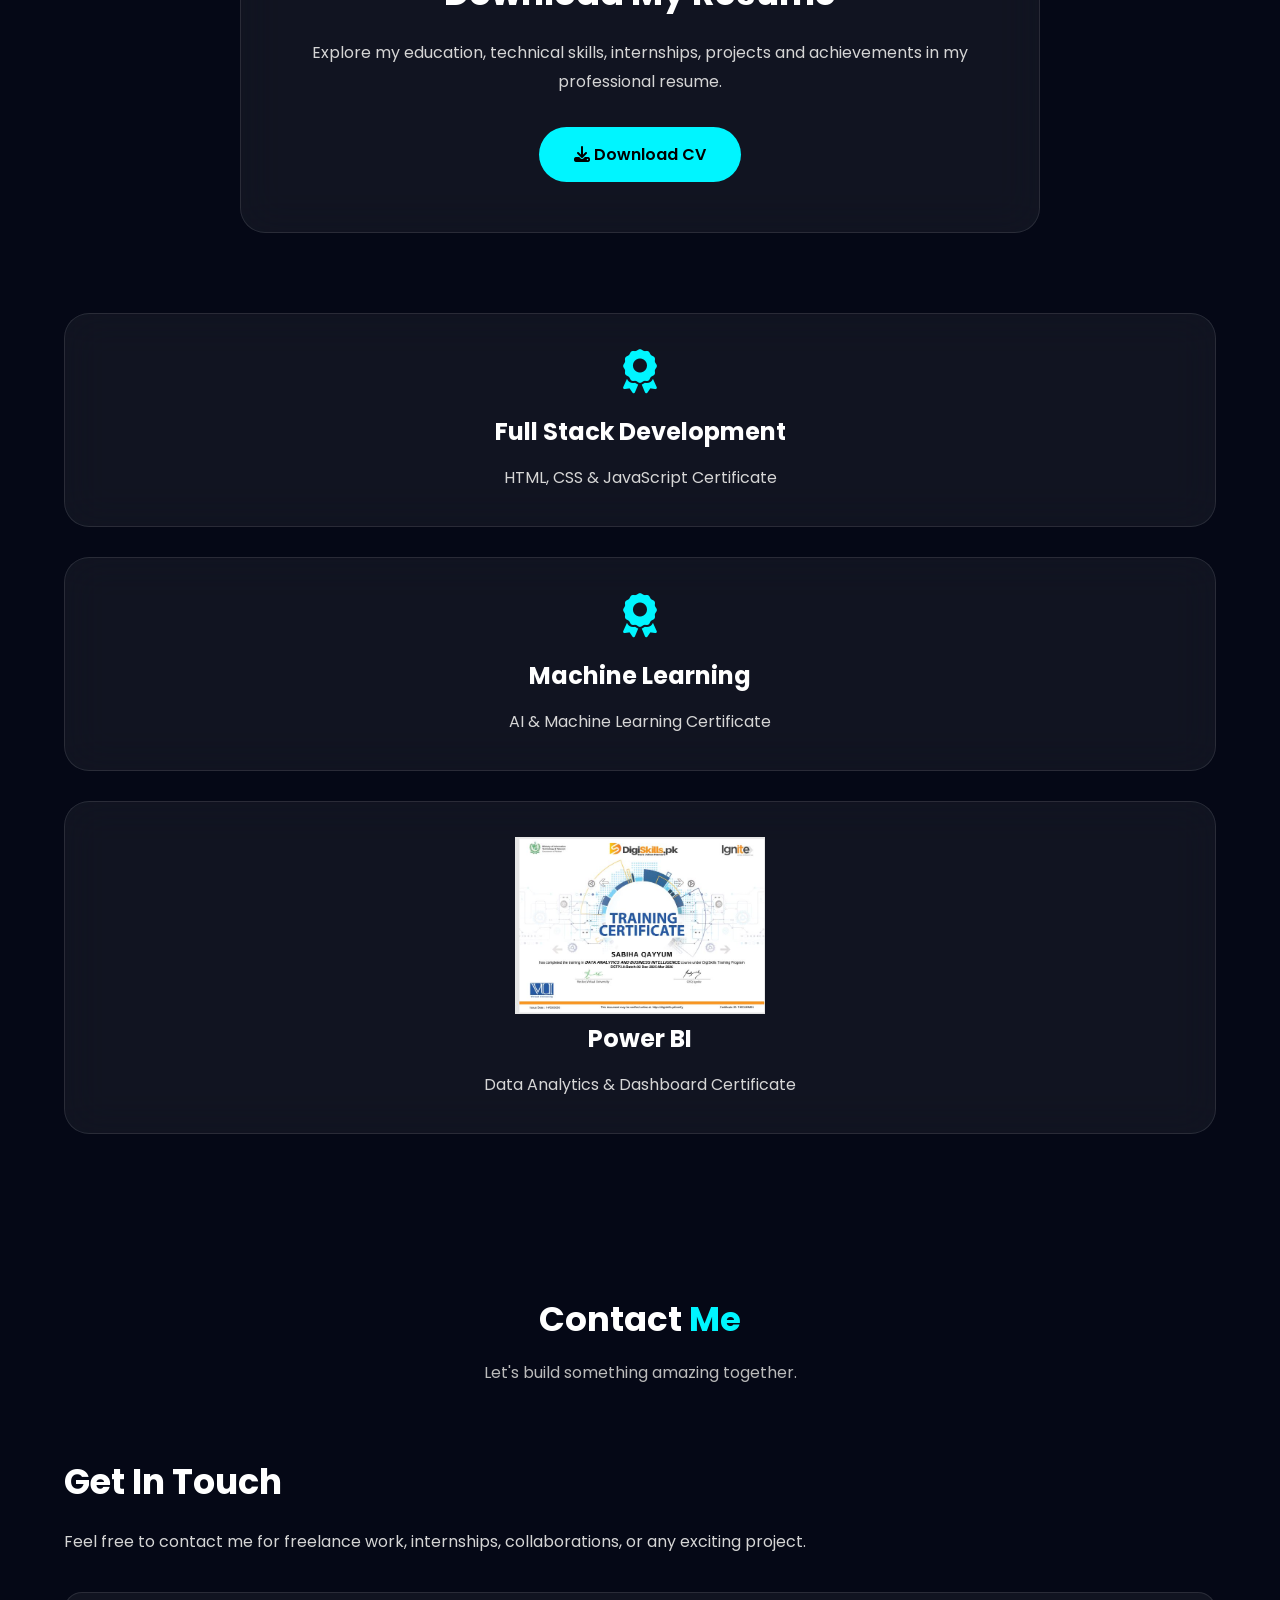
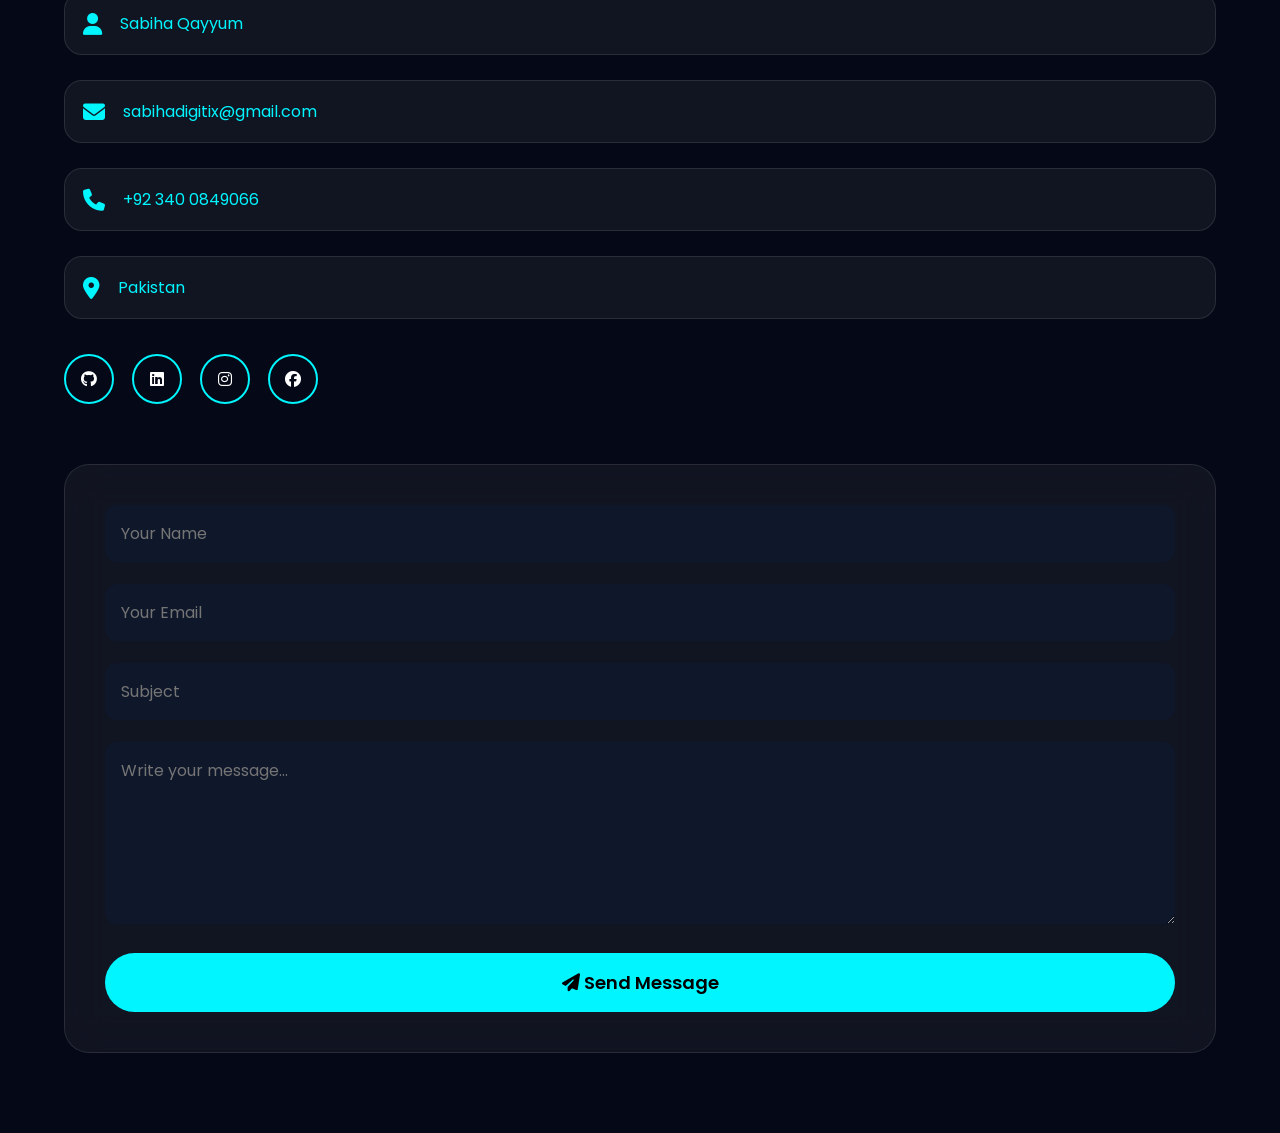
==== commit 47e2d30b: "Update index.html" ====
--- a/index.html
+++ b/index.html
@@ -942,6 +942,6 @@
 
 </section>
  
-
+<script src="index.js"></script>
 </body>
   </html>
--- a/style.css
+++ b/style.css
@@ -969,121 +969,7 @@
 0 0 35px #00F5FF;
 
 }
-/* ===============================
-   TABLET RESPONSIVE (1024px)
-================================= */
-@media (max-width: 1024px){
-
-    .hero{
-        flex-direction: column;
-        text-align: center;
-        gap: 50px;
-        padding-top: 50px;
-    }
-
-    .hero-left{
-        width: 100%;
-    }
-
-    .hero-right{
-        width: 100%;
-        display: flex;
-        justify-content: center;
-    }
-
-    .hero h1{
-        font-size: 55px;
-    }
-
-    .hero h2{
-        font-size: 30px;
-    }
-
-    .about-container{
-        flex-direction: column;
-        text-align: center;
-    }
-
-    .about-image img{
-        width: 300px;
-        height: 300px;
-    }
-
-    .navbar{
-        width: 95%;
-    }
-
-    .nav-links{
-        gap: 15px;
-    }
-
-    .section-title h2{
-        font-size: 40px;
-    }
-}
-
-/* ===============================
-   MOBILE RESPONSIVE (768px)
-================================= */
-@media (max-width: 768px){
-
-    .navbar{
-        flex-direction: column;
-        gap: 20px;
-        padding: 20px 0;
-    }
-
-    .nav-links{
-        flex-wrap: wrap;
-        justify-content: center;
-        gap: 12px;
-    }
-
-    .btn-nav{
-        display: none;
-    }
-
-    .hero{
-        flex-direction: column-reverse;
-        text-align: center;
-        padding-top: 30px;
-    }
-
-    .hero-left{
-        width: 100%;
-    }
-
-    .hero h1{
-        font-size: 42px;
-    }
-
-    .hero h2{
-        font-size: 24px;
-    }
-
-    .hero-text{
-        font-size: 16px;
-    }
-
-    .buttons{
-        flex-direction: column;
-        align-items: center;
-    }
-
-    .buttons a{
-        width: 220px;
-        text-align: center;
-    }
-
-    .social{
-        justify-content: center;
-    }
-
-    .image-box{
-        width: 280px;
-        height: 280px;
-    }
-
+/
     .about{
         padding: 80px 5%;
     }
@@ -1125,54 +1011,76 @@
     }
 }
 
-/* ===============================
-   SMALL MOBILE (480px)
-================================= */
-@media (max-width: 380px){
-
-    .logo{
-        font-size: 20px;
-    }
+.menu-toggle{
+    display:none;
+    font-size:28px;
+    color:#00F5FF;
+    cursor:pointer;
+}
+
+/* Mobile Menu */
+
+@media (max-width:768px){
+
+    .navbar{
+        position:relative;
+        flex-direction:row;
+        padding:20px;
+    }
+
+    .menu-toggle{
+        display:block;
+    }
+
+    .btn-nav{
+        display:none;
+    }
+
+    .nav-links{
+        position:absolute;
+        top:80px;
+        left:0;
+        width:100%;
+        background:#050816;
+        flex-direction:column;
+        gap:20px;
+        padding:25px 0;
+        display:none;
+        z-index:1000;
+        border-top:1px solid rgba(255,255,255,.1);
+    }
+
+    .nav-links.active{
+        display:flex;
+    }
+
+    /* HERO SECTION */
+
     .hero{
         display:grid;
-    
-    }
-
-    .hero h1{
-        font-size: 30px;
-    }
-
-    .hero h2{
-        font-size: 16px;
-    }
-
-    .hero-text{
-        font-size: 15px;
-    }
-
-    .image-box{
-        width: 220px;
-        height: 220px;
-    }
-
-    .section-title h2{
-        font-size: 28px;
-    }
-
-    .project-content h3{
-        font-size: 20px;
-    }
-
-    .resume-content h3{
-        font-size: 26px;
-    }
-
-    .contact-form{
-        padding: 25px;
-    }
-
-    .info-box{
-        flex-direction: column;
-        text-align: center;
-    }
-    }
+        grid-template-columns:1fr;
+        text-align:center;
+        gap:40px;
+    }
+
+    .hero-left{
+        width:100%;
+        order:1;
+    }
+
+    .hero-right{
+        width:100%;
+        display:flex;
+        justify-content:center;
+        order:2;
+    }
+
+    .buttons{
+        justify-content:center;
+        flex-wrap:wrap;
+    }
+
+    .social{
+        justify-content:center;
+    }
+    }
